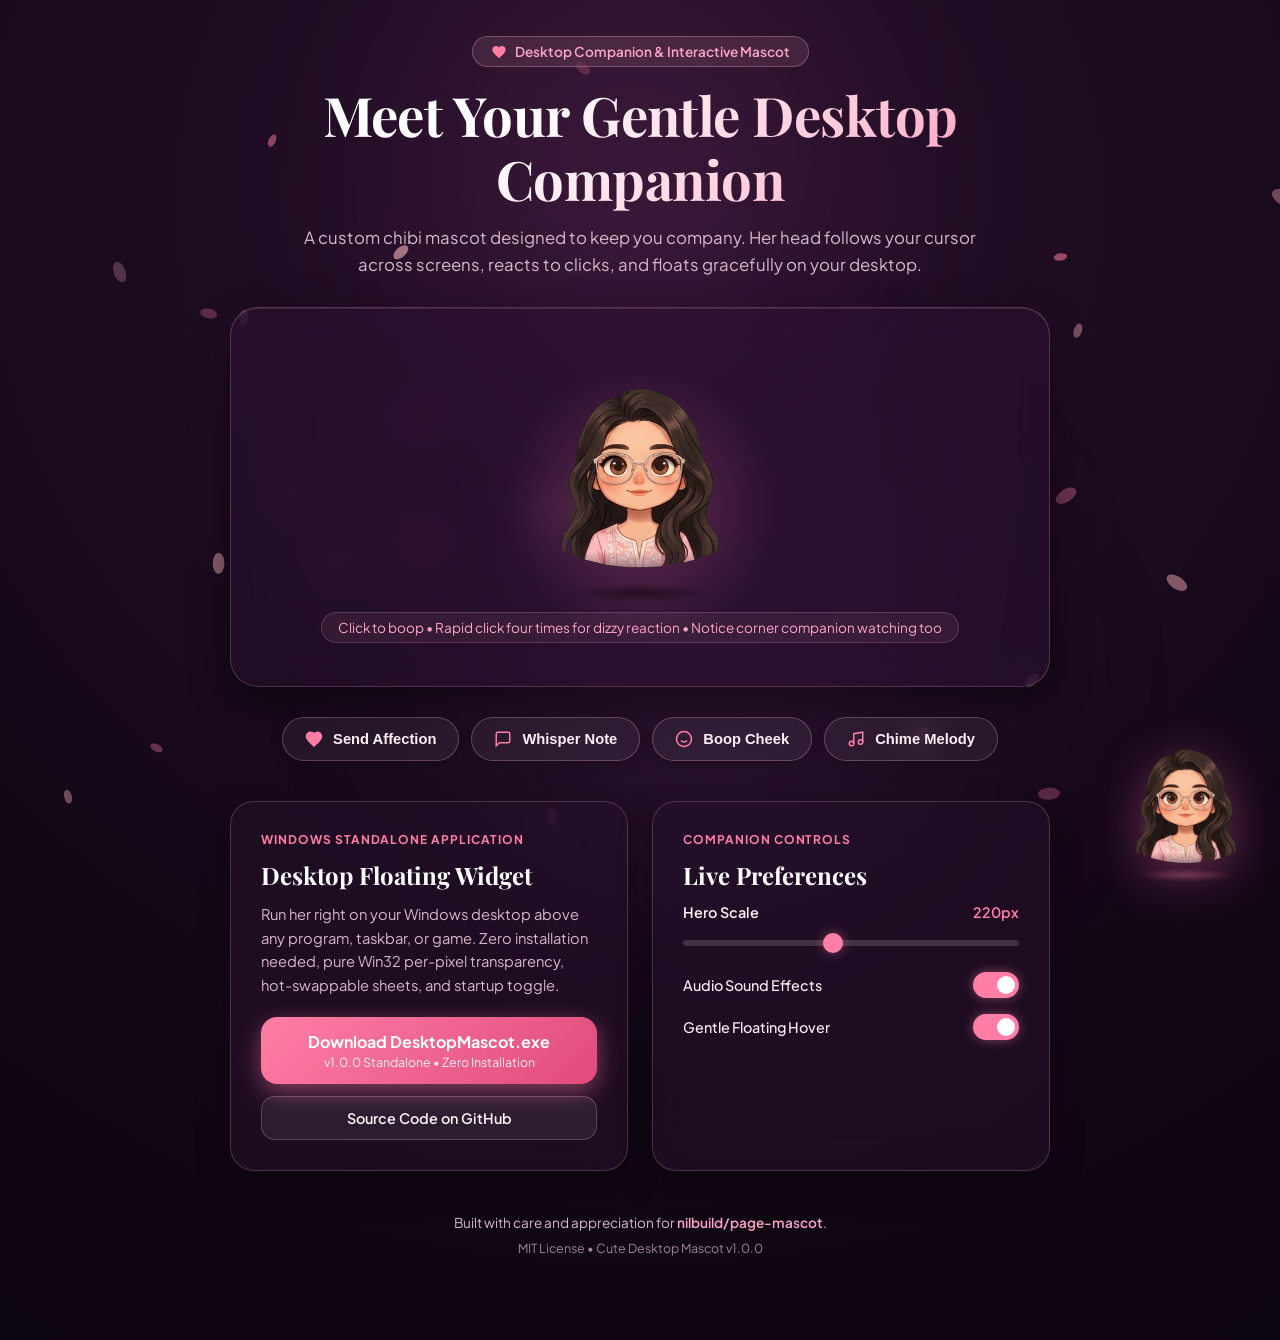
==== web/index.html @ 53548466 "feat: v1.0.0 release of Cute Desktop Mascot with hot-swappable sheets, romantic web companion, and s" ====
<!DOCTYPE html>
<html lang="en">
<head>
  <meta charset="UTF-8">
  <meta name="viewport" content="width=device-width, initial-scale=1.0, maximum-scale=1.0, user-scalable=no">
  <title>Cute Mascot — Desktop Companion & Showcase</title>
  <link rel="preconnect" href="https://fonts.googleapis.com">
  <link rel="preconnect" href="https://fonts.gstatic.com" crossorigin>
  <link href="https://fonts.googleapis.com/css2?family=Playfair+Display:ital,wght@0,500;0,600;0,700;1,400&family=Plus+Jakarta+Sans:wght@400;500;600;700&display=swap" rel="stylesheet">
  <link rel="stylesheet" href="style.css">
  <link rel="icon" type="image/png" href="../assets/icon.png">
</head>
<body>
  <!-- Ambient Romantic Background with Falling Petals -->
  <canvas id="petalsCanvas"></canvas>
  <div class="ambient-glow glow-top"></div>
  <div class="ambient-glow glow-bottom"></div>

  <!-- FIXED ALWAYS-ON-TOP CORNER MASCOT (Stays pinned at bottom-right over all content) -->
  <div id="cornerMascot" class="corner-mascot" role="button" aria-label="Boop the corner desktop companion">
    <div id="cornerWhisper" class="corner-whisper">
      <span id="cornerWhisperText">I am right here with you.</span>
      <div class="whisper-tail"></div>
    </div>
    <div id="cornerSquash" class="corner-squash">
      <div id="cornerDirLayer" class="mascot-sprite" style="background-image: url('../assets/mascot-directions.png');"></div>
      <div id="cornerReactLayer" class="mascot-sprite" style="background-image: url('../assets/mascot-reactions.png'); opacity: 0;"></div>
    </div>
    <div class="corner-halo"></div>
  </div>

  <!-- Main Showcase Container -->
  <main class="page-wrap">
    <!-- Header -->
    <header class="romantic-header">
      <div class="romance-badge">
        <svg class="badge-icon" viewBox="0 0 24 24" width="16" height="16" fill="currentColor">
          <path d="M12 21.35l-1.45-1.32C5.4 15.36 2 12.28 2 8.5 2 5.42 4.42 3 7.5 3c1.74 0 3.41.81 4.5 2.09C13.09 3.81 14.76 3 16.5 3 19.58 3 22 5.42 22 8.5c0 3.78-3.4 6.86-8.55 11.54L12 21.35z"/>
        </svg>
        <span>Desktop Companion &amp; Interactive Mascot</span>
      </div>
      <h1 class="romance-title">Meet Your Gentle Desktop Companion</h1>
      <p class="romance-subtitle">
        A custom chibi mascot designed to keep you company. 
        Her head follows your cursor across screens, reacts to clicks, and floats gracefully on your desktop.
      </p>
    </header>

    <!-- Top Showcase Stage Area -->
    <section class="companion-stage-area" id="stageBoundary">
      <div class="floating-halo"></div>
      
      <!-- Interactive Hero Mascot -->
      <div id="floatingMascot" class="hero-mascot" role="button" aria-label="Click to boop hero mascot">
        <div id="whisperBubble" class="whisper-bubble">
          <span id="whisperText">Click or tap to boop</span>
          <div class="bubble-arrow"></div>
        </div>

        <div id="mascotSquash" class="mascot-squash">
          <div id="directionsLayer" class="mascot-layer" style="background-image: url('../assets/mascot-directions.png');"></div>
          <div id="reactionsLayer" class="mascot-layer" style="background-image: url('../assets/mascot-reactions.png'); opacity: 0;"></div>
        </div>
        <div class="mascot-shadow"></div>
      </div>

      <div class="stage-instructions">
        <span>Click to boop &bull; Rapid click four times for dizzy reaction &bull; Notice corner companion watching too</span>
      </div>
    </section>

    <!-- Action Bar (Clean SVGs, Zero Emojis) -->
    <section class="actions-dock">
      <button type="button" class="romantic-btn" id="btnRose">
        <svg class="btn-svg" viewBox="0 0 24 24" width="18" height="18" fill="none" stroke="currentColor" stroke-width="2">
          <path d="M12 21.35l-1.45-1.32C5.4 15.36 2 12.28 2 8.5 2 5.42 4.42 3 7.5 3c1.74 0 3.41.81 4.5 2.09C13.09 3.81 14.76 3 16.5 3 19.58 3 22 5.42 22 8.5c0 3.78-3.4 6.86-8.55 11.54L12 21.35z" fill="currentColor"/>
        </svg>
        <span>Send Affection</span>
      </button>

      <button type="button" class="romantic-btn" id="btnWhisper">
        <svg class="btn-svg" viewBox="0 0 24 24" width="18" height="18" fill="none" stroke="currentColor" stroke-width="2">
          <path d="M21 15a2 2 0 0 1-2 2H7l-4 4V5a2 2 0 0 1 2-2h14a2 2 0 0 1 2 2z"/>
        </svg>
        <span>Whisper Note</span>
      </button>

      <button type="button" class="romantic-btn" id="btnBoop">
        <svg class="btn-svg" viewBox="0 0 24 24" width="18" height="18" fill="none" stroke="currentColor" stroke-width="2">
          <circle cx="12" cy="12" r="10"/>
          <path d="M8 14s1.5 2 4 2 4-2 4-2"/>
          <line x1="9" y1="9" x2="9.01" y2="9"/>
          <line x1="15" y1="9" x2="15.01" y2="9"/>
        </svg>
        <span>Boop Cheek</span>
      </button>

      <button type="button" class="romantic-btn" id="btnMelody">
        <svg class="btn-svg" viewBox="0 0 24 24" width="18" height="18" fill="none" stroke="currentColor" stroke-width="2">
          <path d="M9 18V5l12-2v13"/>
          <circle cx="6" cy="18" r="3"/>
          <circle cx="18" cy="16" r="3"/>
        </svg>
        <span>Chime Melody</span>
      </button>
    </section>

    <!-- Info & Download Grid -->
    <section class="info-grid">
      <!-- Windows Standalone App Card -->
      <div class="glass-card download-card">
        <div class="card-badge">Windows Standalone Application</div>
        <h2>Desktop Floating Widget</h2>
        <p>
          Run her right on your Windows desktop above any program, taskbar, or game. 
          Zero installation needed, pure Win32 per-pixel transparency, hot-swappable sheets, and startup toggle.
        </p>
        <div class="cta-row">
          <a href="https://github.com/r2dapps/cute-mascot/releases/tag/v1.0.0" target="_blank" class="download-btn">
            <span>Download DesktopMascot.exe</span>
            <small>v1.0.0 Standalone &bull; Zero Installation</small>
          </a>
          <a href="https://github.com/r2dapps/cute-mascot" target="_blank" class="secondary-btn">
            <span>Source Code on GitHub</span>
          </a>
        </div>
      </div>

      <!-- Settings & Customization Card -->
      <div class="glass-card settings-card">
        <div class="card-badge">Companion Controls</div>
        <h2>Live Preferences</h2>
        
        <div class="slider-box">
          <div class="slider-header">
            <span>Hero Scale</span>
            <span id="sizeDisplay" class="size-val">220px</span>
          </div>
          <input type="range" id="sizeRange" min="140" max="320" value="220" class="romantic-slider">
        </div>

        <div class="toggle-group">
          <div class="toggle-item">
            <span>Audio Sound Effects</span>
            <label class="switch">
              <input type="checkbox" id="soundSwitch" checked>
              <span class="slider round"></span>
            </label>
          </div>
          <div class="toggle-item">
            <span>Gentle Floating Hover</span>
            <label class="switch">
              <input type="checkbox" id="floatSwitch" checked>
              <span class="slider round"></span>
            </label>
          </div>
        </div>
      </div>
    </section>

    <!-- Footer -->
    <footer class="romantic-footer">
      <p>
        Built with care and appreciation for <a href="https://github.com/nilbuild/page-mascot" target="_blank">nilbuild/page-mascot</a>.
      </p>
      <p class="copyright">MIT License &bull; Cute Desktop Mascot v1.0.0</p>
    </footer>
  </main>

  <script src="mascot.js"></script>
</body>
</html>
---- web/style.css ----
/* 🎀 Romantic Themed Mascot Demo Styling (Zero Emojis, Luxury Aesthetic) */
:root {
  --bg-dark: #120816;
  --bg-gradient: radial-gradient(circle at 50% 15%, #2a112f 0%, #150818 60%, #0c040e 100%);
  --rose-primary: #ff7ea6;
  --rose-glow: rgba(255, 126, 166, 0.45);
  --blush-accent: #fca5c5;
  --gold-warm: #ffd6a5;
  --card-bg: rgba(36, 16, 42, 0.65);
  --card-border: rgba(255, 182, 193, 0.22);
  --text-main: #fff0f5;
  --text-muted: #d9b8cb;
  --font-serif: 'Playfair Display', Georgia, serif;
  --font-sans: 'Plus Jakarta Sans', system-ui, -apple-system, sans-serif;
}

* {
  margin: 0;
  padding: 0;
  box-sizing: border-box;
  -webkit-tap-highlight-color: transparent;
}

body {
  background: var(--bg-dark);
  background-image: var(--bg-gradient);
  color: var(--text-main);
  font-family: var(--font-sans);
  min-height: 100vh;
  overflow-x: hidden;
  position: relative;
}

/* Background Falling Leaves / Petals Canvas */
#petalsCanvas {
  position: fixed;
  top: 0;
  left: 0;
  width: 100vw;
  height: 100vh;
  pointer-events: none;
  z-index: 1;
}

/* Ambient Dreamy Glows */
.ambient-glow {
  position: fixed;
  border-radius: 50%;
  filter: blur(120px);
  pointer-events: none;
  z-index: 0;
}
.glow-top {
  top: -10%;
  left: 30%;
  width: 500px;
  height: 500px;
  background: radial-gradient(circle, rgba(255, 105, 180, 0.18), transparent 70%);
}
.glow-bottom {
  bottom: -10%;
  right: 20%;
  width: 600px;
  height: 600px;
  background: radial-gradient(circle, rgba(186, 85, 211, 0.15), transparent 70%);
}

/* =========================================================
   FIXED ALWAYS-ON-TOP CORNER COMPANION (Pin to bottom-right)
   ========================================================= */
.corner-mascot {
  position: fixed;
  bottom: 24px;
  right: 24px;
  width: 140px;
  height: 140px;
  z-index: 99999;
  cursor: pointer;
  user-select: none;
  -webkit-user-select: none;
  filter: drop-shadow(0 10px 24px rgba(255, 105, 180, 0.38));
  animation: cornerLevitate 3.8s ease-in-out infinite;
  transition: transform 0.2s cubic-bezier(0.175, 0.885, 0.32, 1.275);
}

.corner-mascot:hover {
  transform: scale(1.08);
}

.corner-mascot:active {
  transform: scale(0.95);
}

@keyframes cornerLevitate {
  0%, 100% { transform: translateY(0px); }
  50% { transform: translateY(-10px); }
}

.corner-squash {
  position: relative;
  width: 100%;
  height: 100%;
  transform-origin: bottom center;
  transition: transform 0.08s cubic-bezier(0.175, 0.885, 0.32, 1.275);
}

.mascot-sprite {
  position: absolute;
  inset: 0;
  background-repeat: no-repeat;
  background-size: 300% 300%;
  background-position: 50% 50%;
  pointer-events: none;
  transition: opacity 0.15s ease;
}

.corner-halo {
  position: absolute;
  bottom: -6px;
  left: 15%;
  width: 70%;
  height: 14px;
  background: radial-gradient(ellipse, rgba(255, 126, 166, 0.3) 0%, transparent 70%);
  border-radius: 50%;
  pointer-events: none;
}

.corner-whisper {
  position: absolute;
  bottom: calc(100% + 10px);
  right: 0;
  background: rgba(255, 240, 245, 0.95);
  color: #2b112d;
  font-family: var(--font-serif);
  font-size: 0.82rem;
  font-weight: 600;
  padding: 8px 14px;
  border-radius: 14px;
  box-shadow: 0 6px 20px rgba(0, 0, 0, 0.35);
  white-space: nowrap;
  pointer-events: none;
  opacity: 0;
  transform: translateY(6px);
  transition: all 0.25s cubic-bezier(0.175, 0.885, 0.32, 1.275);
  z-index: 100000;
}

.corner-whisper.visible {
  opacity: 1;
  transform: translateY(0);
}

.whisper-tail {
  position: absolute;
  top: 100%;
  right: 24px;
  width: 0;
  height: 0;
  border-left: 6px solid transparent;
  border-right: 6px solid transparent;
  border-top: 6px solid rgba(255, 240, 245, 0.95);
}

/* =========================================================
   PAGE CONTAINER & TOP STAGE
   ========================================================= */
.page-wrap {
  position: relative;
  z-index: 2;
  max-width: 1080px;
  margin: 0 auto;
  padding: 36px 20px 80px;
  display: flex;
  flex-direction: column;
  align-items: center;
}

.romantic-header {
  text-align: center;
  max-width: 720px;
  margin-bottom: 28px;
}

.romance-badge {
  display: inline-flex;
  align-items: center;
  gap: 8px;
  background: rgba(255, 182, 193, 0.12);
  border: 1px solid rgba(255, 182, 193, 0.3);
  padding: 6px 18px;
  border-radius: 999px;
  font-size: 0.85rem;
  font-weight: 600;
  color: var(--blush-accent);
  margin-bottom: 16px;
  backdrop-filter: blur(10px);
}

.badge-icon {
  color: var(--rose-primary);
}

.romance-title {
  font-family: var(--font-serif);
  font-size: clamp(2.2rem, 5vw, 3.4rem);
  font-weight: 700;
  letter-spacing: -0.01em;
  line-height: 1.18;
  margin-bottom: 14px;
  background: linear-gradient(135deg, #ffffff 30%, #ffc5d8 75%, #ff8db3 100%);
  -webkit-background-clip: text;
  -webkit-text-fill-color: transparent;
}

.romance-subtitle {
  color: var(--text-muted);
  font-size: 1.05rem;
  line-height: 1.6;
}

/* Top Hero Stage */
.companion-stage-area {
  position: relative;
  width: 100%;
  max-width: 820px;
  min-height: 380px;
  background: rgba(45, 18, 52, 0.45);
  border: 1px solid var(--card-border);
  border-radius: 28px;
  backdrop-filter: blur(20px);
  box-shadow: 0 16px 40px rgba(0, 0, 0, 0.45), inset 0 1px 0 rgba(255, 255, 255, 0.1);
  display: flex;
  flex-direction: column;
  align-items: center;
  justify-content: center;
  padding: 40px 20px 24px;
  margin-bottom: 30px;
}

.floating-halo {
  position: absolute;
  width: 280px;
  height: 280px;
  border-radius: 50%;
  background: radial-gradient(circle, rgba(255, 126, 166, 0.28) 0%, rgba(255, 105, 180, 0.08) 50%, transparent 70%);
  pointer-events: none;
  animation: haloPulse 4s ease-in-out infinite;
}

@keyframes haloPulse {
  0%, 100% { transform: scale(0.92); opacity: 0.7; }
  50% { transform: scale(1.12); opacity: 1; }
}

.hero-mascot {
  position: relative;
  width: 220px;
  height: 220px;
  cursor: pointer;
  user-select: none;
  -webkit-user-select: none;
  z-index: 10;
  animation: romanticHover 3.6s ease-in-out infinite;
}

@keyframes romanticHover {
  0%, 100% { transform: translateY(0px); }
  50% { transform: translateY(-16px); }
}

.mascot-squash {
  position: relative;
  width: 100%;
  height: 100%;
  transform-origin: bottom center;
  transition: transform 0.08s cubic-bezier(0.175, 0.885, 0.32, 1.275);
}

.mascot-layer {
  position: absolute;
  inset: 0;
  background-repeat: no-repeat;
  background-size: 300% 300%;
  background-position: 50% 50%;
  pointer-events: none;
  transition: opacity 0.15s ease;
}

.mascot-shadow {
  position: absolute;
  bottom: -14px;
  left: 15%;
  width: 70%;
  height: 18px;
  background: radial-gradient(ellipse, rgba(0, 0, 0, 0.45) 0%, transparent 70%);
  border-radius: 50%;
  pointer-events: none;
  z-index: -1;
}

.whisper-bubble {
  position: absolute;
  bottom: calc(100% + 14px);
  left: 50%;
  transform: translateX(-50%) scale(1);
  background: rgba(255, 240, 245, 0.95);
  color: #2b112d;
  font-family: var(--font-serif);
  font-size: 0.95rem;
  font-weight: 500;
  padding: 10px 18px;
  border-radius: 20px;
  box-shadow: 0 8px 24px rgba(255, 105, 180, 0.35);
  white-space: nowrap;
  pointer-events: none;
  opacity: 0;
  transition: opacity 0.3s ease, transform 0.3s cubic-bezier(0.175, 0.885, 0.32, 1.275);
  z-index: 20;
}

.whisper-bubble.visible {
  opacity: 1;
  transform: translateX(-50%) scale(1);
}

.bubble-arrow {
  position: absolute;
  top: 100%;
  left: 50%;
  transform: translateX(-50%);
  width: 0;
  height: 0;
  border-left: 8px solid transparent;
  border-right: 8px solid transparent;
  border-top: 8px solid rgba(255, 240, 245, 0.95);
}

.stage-instructions {
  margin-top: 24px;
  font-size: 0.85rem;
  color: var(--blush-accent);
  background: rgba(255, 182, 193, 0.08);
  padding: 6px 16px;
  border-radius: 999px;
  border: 1px solid rgba(255, 182, 193, 0.18);
  text-align: center;
}

/* Actions Dock */
.actions-dock {
  display: flex;
  flex-wrap: wrap;
  gap: 12px;
  justify-content: center;
  margin-bottom: 40px;
  width: 100%;
  max-width: 820px;
}

.romantic-btn {
  display: inline-flex;
  align-items: center;
  gap: 10px;
  background: rgba(255, 255, 255, 0.06);
  border: 1px solid rgba(255, 182, 193, 0.28);
  color: var(--text-main);
  padding: 12px 22px;
  border-radius: 999px;
  font-size: 0.92rem;
  font-weight: 600;
  cursor: pointer;
  backdrop-filter: blur(12px);
  transition: all 0.22s ease;
  box-shadow: 0 4px 14px rgba(0, 0, 0, 0.2);
}

.romantic-btn:hover {
  background: rgba(255, 126, 166, 0.22);
  border-color: var(--rose-primary);
  transform: translateY(-2px);
  box-shadow: 0 8px 20px var(--rose-glow);
}

.romantic-btn:active {
  transform: translateY(1px) scale(0.97);
}

.btn-svg {
  color: var(--rose-primary);
}

/* Info Grid */
.info-grid {
  display: grid;
  grid-template-columns: repeat(auto-fit, minmax(320px, 1fr));
  gap: 24px;
  width: 100%;
  max-width: 820px;
  margin-bottom: 40px;
}

.glass-card {
  background: var(--card-bg);
  border: 1px solid var(--card-border);
  border-radius: 24px;
  padding: 30px;
  backdrop-filter: blur(20px);
  box-shadow: 0 12px 32px rgba(0, 0, 0, 0.35);
  display: flex;
  flex-direction: column;
}

.card-badge {
  display: inline-block;
  font-size: 0.75rem;
  font-weight: 700;
  text-transform: uppercase;
  letter-spacing: 0.08em;
  color: var(--rose-primary);
  margin-bottom: 12px;
}

.glass-card h2 {
  font-family: var(--font-serif);
  font-size: 1.5rem;
  margin-bottom: 12px;
  color: #ffffff;
}

.glass-card p {
  color: var(--text-muted);
  font-size: 0.92rem;
  line-height: 1.6;
  margin-bottom: 20px;
}

.cta-row {
  display: flex;
  flex-direction: column;
  gap: 12px;
  margin-top: auto;
}

.download-btn {
  display: flex;
  flex-direction: column;
  align-items: center;
  justify-content: center;
  background: linear-gradient(135deg, #ff7ea6 0%, #e04b7b 100%);
  color: #ffffff;
  text-decoration: none;
  padding: 14px 24px;
  border-radius: 16px;
  font-weight: 700;
  font-size: 1rem;
  box-shadow: 0 8px 24px var(--rose-glow);
  transition: all 0.22s ease;
  text-align: center;
}

.download-btn small {
  font-weight: 400;
  font-size: 0.78rem;
  opacity: 0.9;
  margin-top: 2px;
}

.download-btn:hover {
  transform: translateY(-2px);
  box-shadow: 0 12px 30px rgba(255, 105, 180, 0.6);
}

.secondary-btn {
  display: flex;
  align-items: center;
  justify-content: center;
  background: rgba(255, 255, 255, 0.07);
  border: 1px solid rgba(255, 182, 193, 0.25);
  color: var(--text-main);
  text-decoration: none;
  padding: 12px 20px;
  border-radius: 14px;
  font-weight: 600;
  font-size: 0.9rem;
  transition: all 0.2s ease;
}

.secondary-btn:hover {
  background: rgba(255, 255, 255, 0.12);
  border-color: var(--rose-primary);
}

/* Settings Controls */
.slider-box {
  margin-bottom: 22px;
}

.slider-header {
  display: flex;
  justify-content: space-between;
  font-size: 0.9rem;
  font-weight: 600;
  margin-bottom: 8px;
}

.size-val {
  color: var(--rose-primary);
}

.romantic-slider {
  width: 100%;
  height: 6px;
  background: rgba(255, 255, 255, 0.15);
  border-radius: 6px;
  outline: none;
  -webkit-appearance: none;
}

.romantic-slider::-webkit-slider-thumb {
  -webkit-appearance: none;
  width: 20px;
  height: 20px;
  border-radius: 50%;
  background: var(--rose-primary);
  box-shadow: 0 0 12px var(--rose-glow);
  cursor: pointer;
}

.toggle-group {
  display: flex;
  flex-direction: column;
  gap: 16px;
}

.toggle-item {
  display: flex;
  justify-content: space-between;
  align-items: center;
  font-size: 0.9rem;
  font-weight: 500;
}

.switch {
  position: relative;
  display: inline-block;
  width: 46px;
  height: 26px;
}

.switch input {
  opacity: 0;
  width: 0;
  height: 0;
}

.slider {
  position: absolute;
  cursor: pointer;
  inset: 0;
  background-color: rgba(255, 255, 255, 0.15);
  transition: .3s;
}

.slider.round {
  border-radius: 34px;
}

.slider.round:before {
  position: absolute;
  content: "";
  height: 18px;
  width: 18px;
  left: 4px;
  bottom: 4px;
  background-color: white;
  transition: .3s;
  border-radius: 50%;
}

input:checked + .slider {
  background-color: var(--rose-primary);
  box-shadow: 0 0 12px var(--rose-glow);
}

input:checked + .slider:before {
  transform: translateX(20px);
}

/* =========================================================
   VECTOR HEART BURSTS & MOUSE TRAILS (Clean SVG hearts)
   ========================================================= */
.screen-heart-particle {
  position: fixed;
  pointer-events: none;
  z-index: 99998;
  width: 22px;
  height: 22px;
  animation: heartParticlePop 1.2s cubic-bezier(0.165, 0.84, 0.44, 1) forwards;
}

.cursor-trail-heart {
  position: fixed;
  pointer-events: none;
  z-index: 99997;
  width: 14px;
  height: 14px;
  animation: trailFade 0.8s ease-out forwards;
}

@keyframes heartParticlePop {
  0% {
    opacity: 1;
    transform: translate(0, 0) scale(0.4) rotate(0deg);
  }
  60% {
    opacity: 0.9;
    transform: translate(var(--dx, 20px), var(--dy, -60px)) scale(1.15) rotate(var(--rot, 15deg));
  }
  100% {
    opacity: 0;
    transform: translate(calc(var(--dx, 20px) * 1.35), calc(var(--dy, -60px) - 30px)) scale(0.7) rotate(var(--rot, -15deg));
  }
}

@keyframes trailFade {
  0% {
    opacity: 0.75;
    transform: translate(-50%, -50%) scale(1);
  }
  100% {
    opacity: 0;
    transform: translate(-50%, -80%) scale(0.25);
  }
}

/* Footer */
.romantic-footer {
  text-align: center;
  color: var(--text-muted);
  font-size: 0.85rem;
  line-height: 1.7;
}

.romantic-footer a {
  color: var(--blush-accent);
  text-decoration: none;
  font-weight: 600;
}

.romantic-footer a:hover {
  text-decoration: underline;
}

.copyright {
  opacity: 0.7;
  font-size: 0.78rem;
  margin-top: 4px;
}

/* Mobile Responsive */
@media (max-width: 640px) {
  .romance-title {
    font-size: 2rem;
  }
  .companion-stage-area {
    min-height: 320px;
    padding: 24px 12px;
  }
  .hero-mascot {
    width: 180px;
    height: 180px;
  }
  .corner-mascot {
    width: 100px;
    height: 100px;
    bottom: 16px;
    right: 16px;
  }
  .corner-whisper {
    font-size: 0.75rem;
    padding: 6px 10px;
  }
  .actions-dock {
    gap: 8px;
  }
  .romantic-btn {
    padding: 10px 16px;
    font-size: 0.85rem;
  }
}
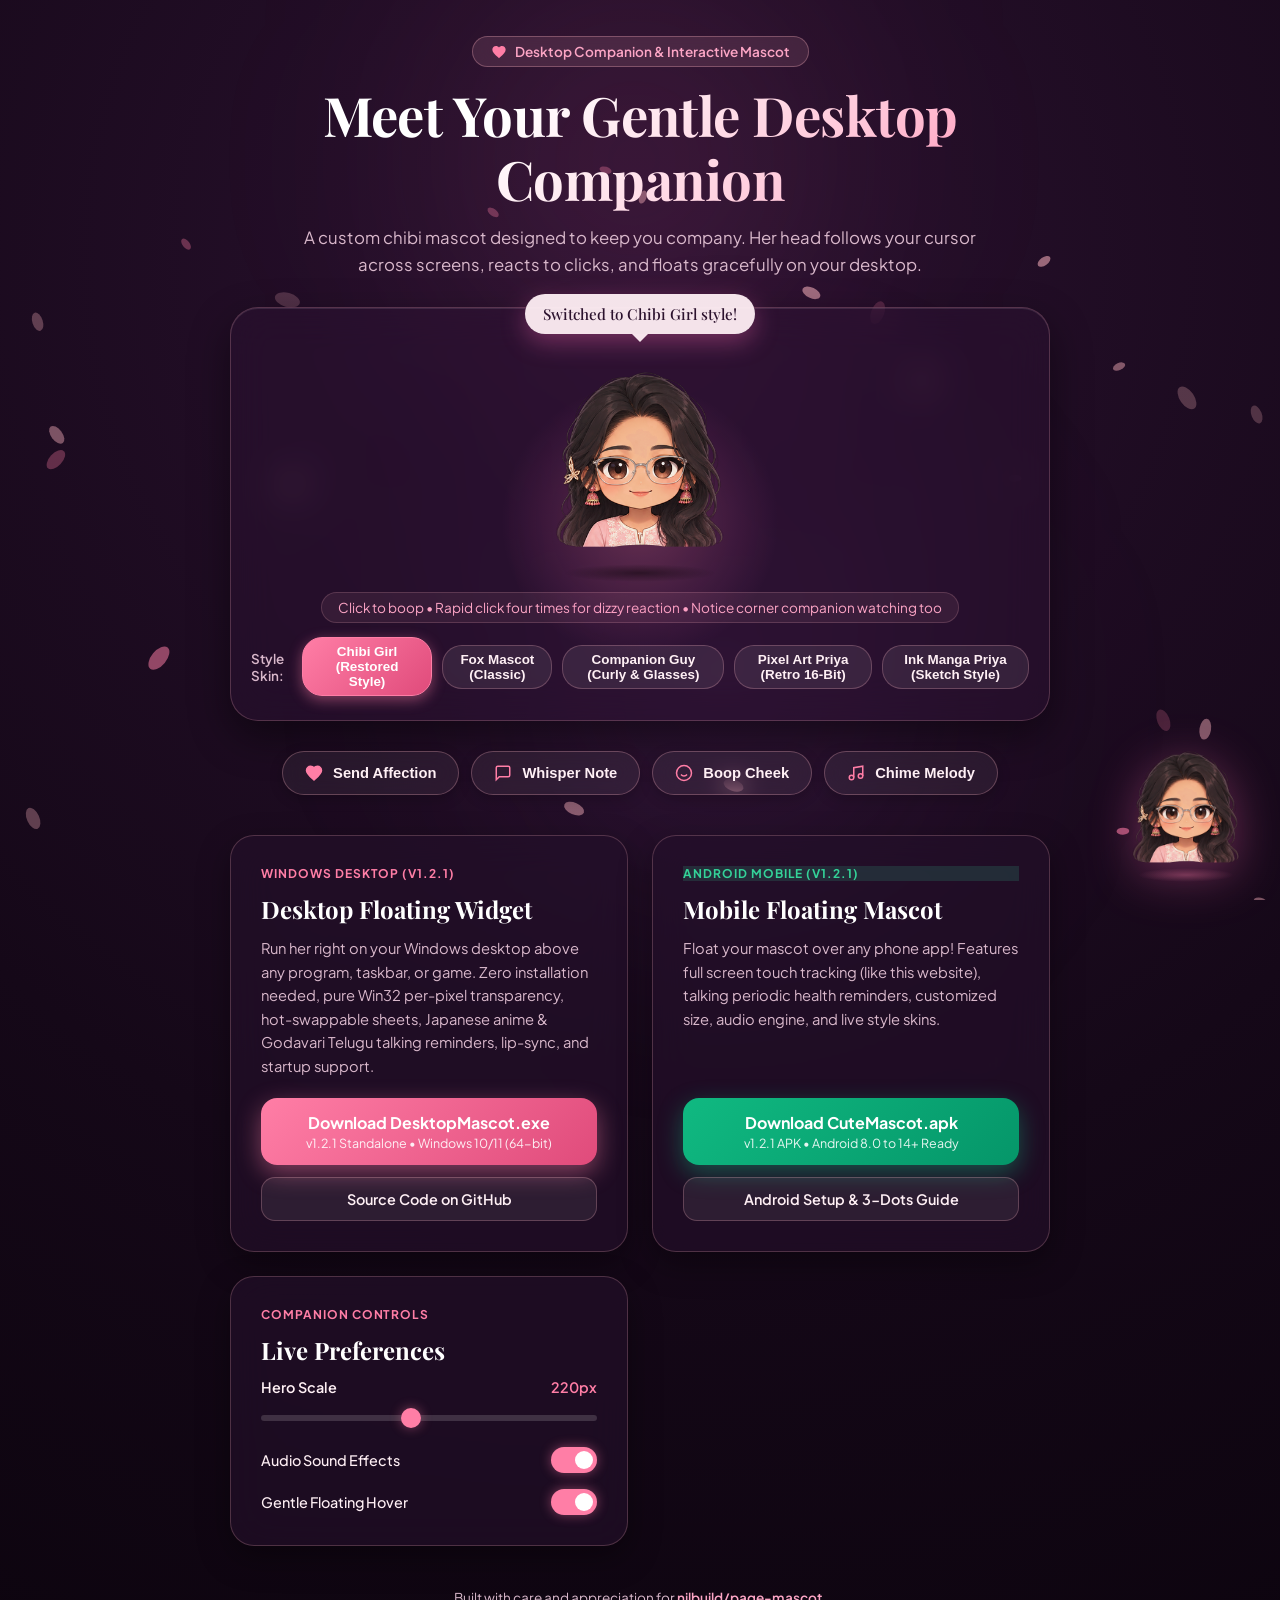
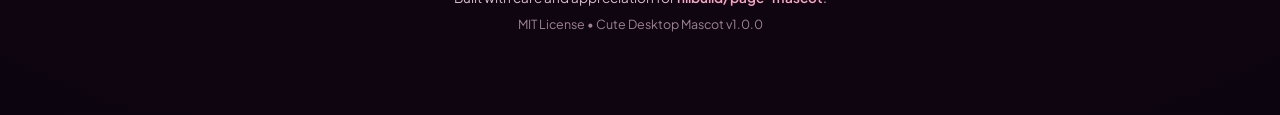
==== commit 8603844d: "v1.3.0: Android UI overhaul with size slider, SoundManager, full-screen touch tracking, Companion Gu" ====
--- a/web/index.html
+++ b/web/index.html
@@ -67,6 +67,16 @@
       <div class="stage-instructions">
         <span>Click to boop &bull; Rapid click four times for dizzy reaction &bull; Notice corner companion watching too</span>
       </div>
+
+      <!-- Live Style Skin Switcher -->
+      <div class="skin-switcher-bar">
+        <span class="skin-label">Style Skin:</span>
+        <button type="button" class="skin-chip active" id="skinChibiBtn" data-skin="chibi">Chibi Girl (Restored Style)</button>
+        <button type="button" class="skin-chip" id="skinMascotBtn" data-skin="mascot">Fox Mascot (Classic)</button>
+        <button type="button" class="skin-chip" id="skinGuyBtn" data-skin="guy">Companion Guy (Curly &amp; Glasses)</button>
+        <button type="button" class="skin-chip" id="skinPixelBtn" data-skin="pixel">Pixel Art Priya (Retro 16-Bit)</button>
+        <button type="button" class="skin-chip" id="skinInkBtn" data-skin="ink">Ink Manga Priya (Sketch Style)</button>
+      </div>
     </section>
 
     <!-- Action Bar (Clean SVGs, Zero Emojis) -->
@@ -109,19 +119,37 @@
     <section class="info-grid">
       <!-- Windows Standalone App Card -->
       <div class="glass-card download-card">
-        <div class="card-badge">Windows Standalone Application</div>
+        <div class="card-badge">Windows Desktop (v1.2.1)</div>
         <h2>Desktop Floating Widget</h2>
         <p>
           Run her right on your Windows desktop above any program, taskbar, or game. 
-          Zero installation needed, pure Win32 per-pixel transparency, hot-swappable sheets, and startup toggle.
+          Zero installation needed, pure Win32 per-pixel transparency, hot-swappable sheets, Japanese anime &amp; Godavari Telugu talking reminders, lip-sync, and startup support.
         </p>
         <div class="cta-row">
-          <a href="https://github.com/r2dapps/cute-mascot/releases/tag/v1.0.0" target="_blank" class="download-btn">
+          <a href="releases/DesktopMascot.exe" download class="download-btn">
             <span>Download DesktopMascot.exe</span>
-            <small>v1.0.0 Standalone &bull; Zero Installation</small>
+            <small>v1.2.1 Standalone &bull; Windows 10/11 (64-bit)</small>
           </a>
           <a href="https://github.com/r2dapps/cute-mascot" target="_blank" class="secondary-btn">
             <span>Source Code on GitHub</span>
+          </a>
+        </div>
+      </div>
+
+      <!-- Android Mobile App Card -->
+      <div class="glass-card download-card">
+        <div class="card-badge" style="background: rgba(52, 211, 153, 0.15); color: #34d399; border-color: rgba(52, 211, 153, 0.3);">Android Mobile (v1.2.1)</div>
+        <h2>Mobile Floating Mascot</h2>
+        <p>
+          Float your mascot over any phone app! Features full screen touch tracking (like this website), talking periodic health reminders, customized size, audio engine, and live style skins.
+        </p>
+        <div class="cta-row">
+          <a href="releases/CuteMascot.apk" download class="download-btn" style="background: linear-gradient(135deg, #10b981 0%, #059669 100%); box-shadow: 0 8px 24px rgba(16, 185, 129, 0.4);">
+            <span>Download CuteMascot.apk</span>
+            <small>v1.2.1 APK &bull; Android 8.0 to 14+ Ready</small>
+          </a>
+          <a href="javascript:void(0)" class="secondary-btn" id="btnToggleGuide">
+            <span>Android Setup &amp; 3-Dots Guide</span>
           </a>
         </div>
       </div>
@@ -155,6 +183,14 @@
             </label>
           </div>
         </div>
+
+        <div class="guide-box" id="installGuideBox" style="display: none; margin-top: 16px; padding: 14px; background: rgba(0,0,0,0.35); border: 1px solid rgba(255,215,0,0.25); border-radius: 12px; font-size: 0.84rem; line-height: 1.55;">
+          <strong style="color: #ffd700;">Android Sideload Instructions:</strong><br>
+          1. Tap <em>Install anyway</em> if Play Protect prompts.<br>
+          2. Open Cute Mascot &rarr; tap <em>1. Open App Info</em>.<br>
+          3. Tap 3 dots (⋮) in top-right &rarr; <em>Allow restricted settings</em>.<br>
+          4. Return &amp; tap <em>2. Enable Display Over Apps</em> &rarr; Done!
+        </div>
       </div>
     </section>
 
--- a/web/style.css
+++ b/web/style.css
@@ -688,3 +688,43 @@
     font-size: 0.85rem;
   }
 }
+
+/* Skin Switcher Bar */
+.skin-switcher-bar {
+  display: flex;
+  align-items: center;
+  justify-content: center;
+  gap: 10px;
+  margin-top: 14px;
+}
+
+.skin-label {
+  font-size: 0.84rem;
+  color: var(--text-muted);
+  font-weight: 600;
+}
+
+.skin-chip {
+  background: rgba(255, 255, 255, 0.08);
+  border: 1px solid rgba(255, 182, 193, 0.25);
+  color: var(--text-main);
+  padding: 6px 14px;
+  border-radius: 20px;
+  font-size: 0.84rem;
+  font-weight: 600;
+  cursor: pointer;
+  transition: all 0.2s ease;
+}
+
+.skin-chip:hover {
+  background: rgba(255, 255, 255, 0.16);
+  border-color: var(--rose-primary);
+}
+
+.skin-chip.active {
+  background: linear-gradient(135deg, #ff7ea6 0%, #e04b7b 100%);
+  border-color: #ff7ea6;
+  color: #ffffff;
+  box-shadow: 0 4px 14px var(--rose-glow);
+}
+
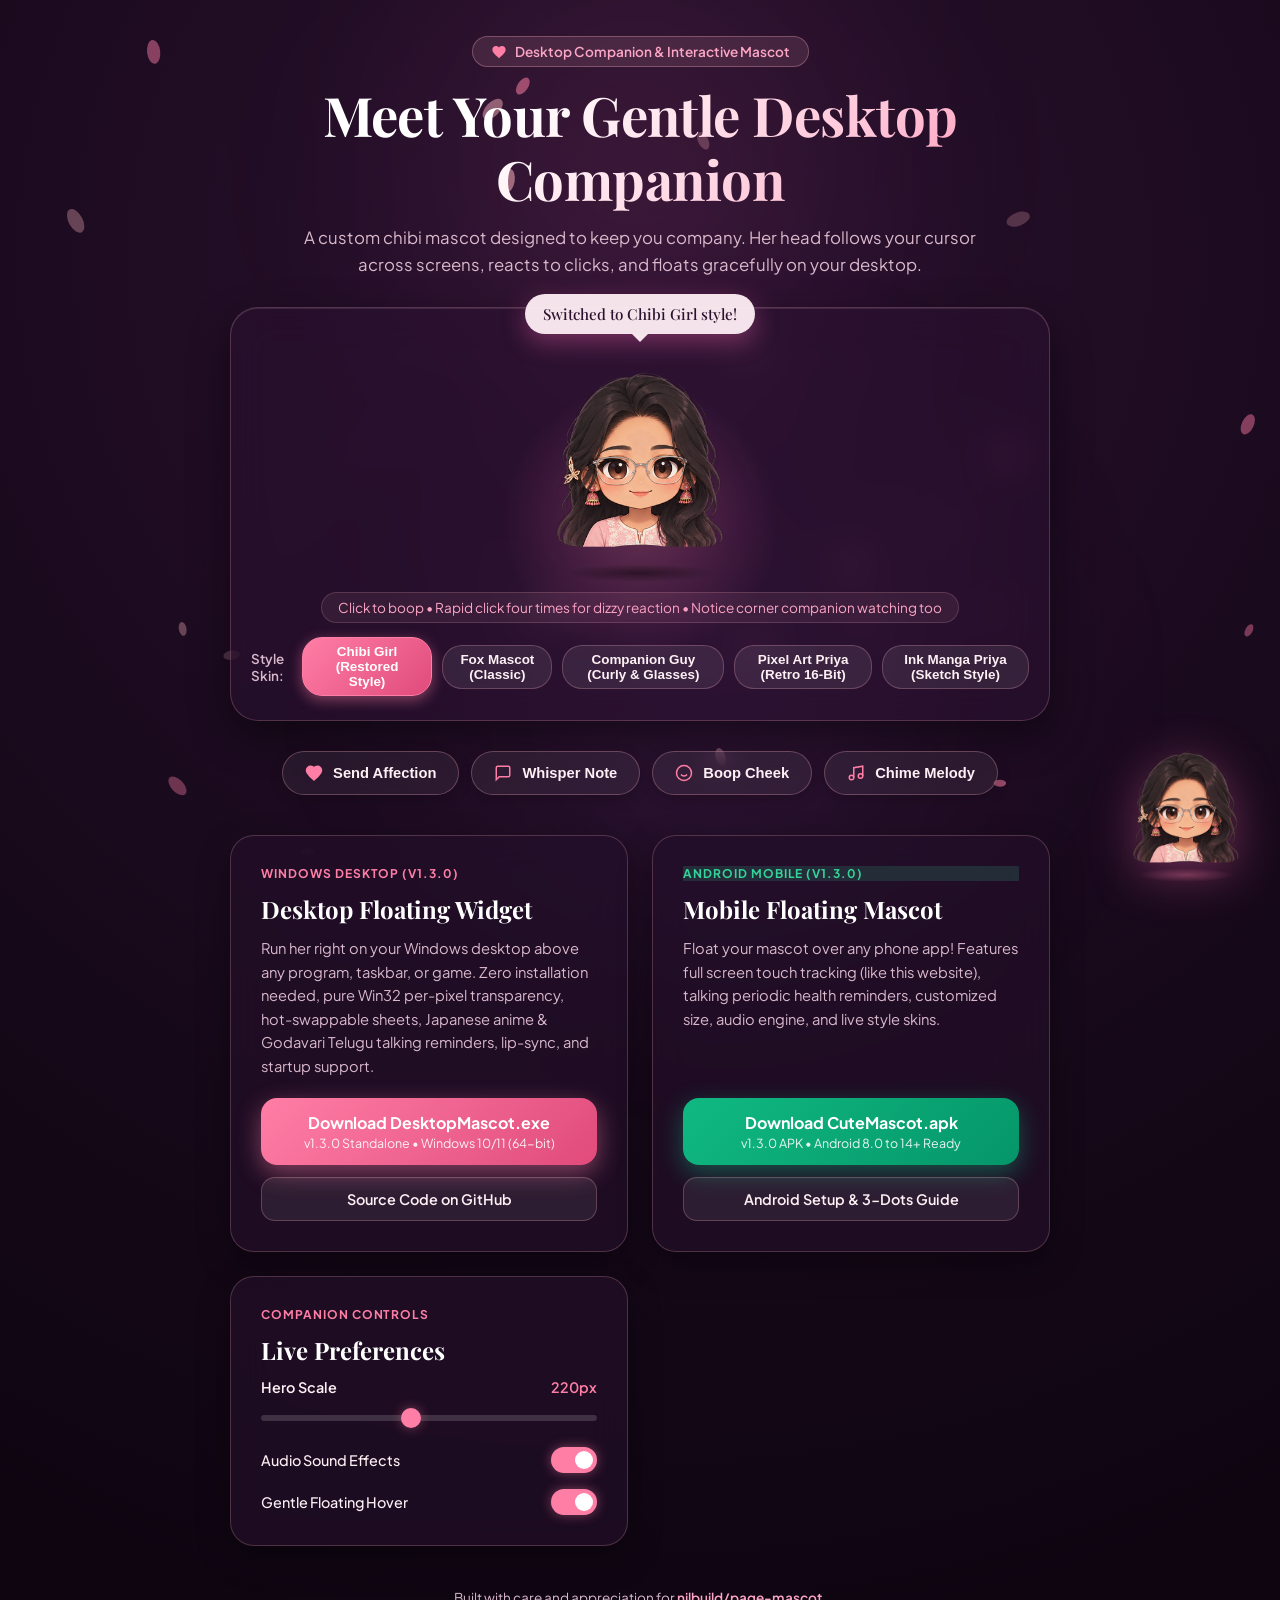
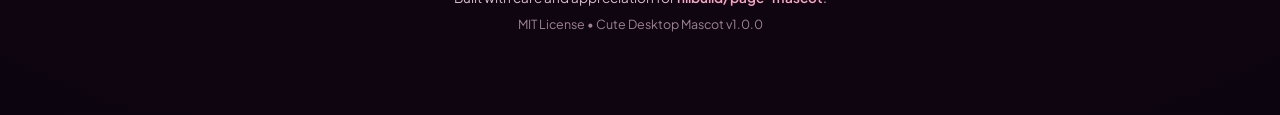
==== commit c1deb609: "docs: update website download links and README documentation for v1.3.0 release" ====
--- a/web/index.html
+++ b/web/index.html
@@ -119,16 +119,16 @@
     <section class="info-grid">
       <!-- Windows Standalone App Card -->
       <div class="glass-card download-card">
-        <div class="card-badge">Windows Desktop (v1.2.1)</div>
+        <div class="card-badge">Windows Desktop (v1.3.0)</div>
         <h2>Desktop Floating Widget</h2>
         <p>
           Run her right on your Windows desktop above any program, taskbar, or game. 
           Zero installation needed, pure Win32 per-pixel transparency, hot-swappable sheets, Japanese anime &amp; Godavari Telugu talking reminders, lip-sync, and startup support.
         </p>
         <div class="cta-row">
-          <a href="releases/DesktopMascot.exe" download class="download-btn">
+          <a href="https://github.com/r2dapps/cute-mascot/releases/download/v1.3.0/DesktopMascot.exe" download class="download-btn">
             <span>Download DesktopMascot.exe</span>
-            <small>v1.2.1 Standalone &bull; Windows 10/11 (64-bit)</small>
+            <small>v1.3.0 Standalone &bull; Windows 10/11 (64-bit)</small>
           </a>
           <a href="https://github.com/r2dapps/cute-mascot" target="_blank" class="secondary-btn">
             <span>Source Code on GitHub</span>
@@ -138,15 +138,15 @@
 
       <!-- Android Mobile App Card -->
       <div class="glass-card download-card">
-        <div class="card-badge" style="background: rgba(52, 211, 153, 0.15); color: #34d399; border-color: rgba(52, 211, 153, 0.3);">Android Mobile (v1.2.1)</div>
+        <div class="card-badge" style="background: rgba(52, 211, 153, 0.15); color: #34d399; border-color: rgba(52, 211, 153, 0.3);">Android Mobile (v1.3.0)</div>
         <h2>Mobile Floating Mascot</h2>
         <p>
           Float your mascot over any phone app! Features full screen touch tracking (like this website), talking periodic health reminders, customized size, audio engine, and live style skins.
         </p>
         <div class="cta-row">
-          <a href="releases/CuteMascot.apk" download class="download-btn" style="background: linear-gradient(135deg, #10b981 0%, #059669 100%); box-shadow: 0 8px 24px rgba(16, 185, 129, 0.4);">
+          <a href="https://github.com/r2dapps/cute-mascot/releases/download/v1.3.0/CuteMascot.apk" download class="download-btn" style="background: linear-gradient(135deg, #10b981 0%, #059669 100%); box-shadow: 0 8px 24px rgba(16, 185, 129, 0.4);">
             <span>Download CuteMascot.apk</span>
-            <small>v1.2.1 APK &bull; Android 8.0 to 14+ Ready</small>
+            <small>v1.3.0 APK &bull; Android 8.0 to 14+ Ready</small>
           </a>
           <a href="javascript:void(0)" class="secondary-btn" id="btnToggleGuide">
             <span>Android Setup &amp; 3-Dots Guide</span>
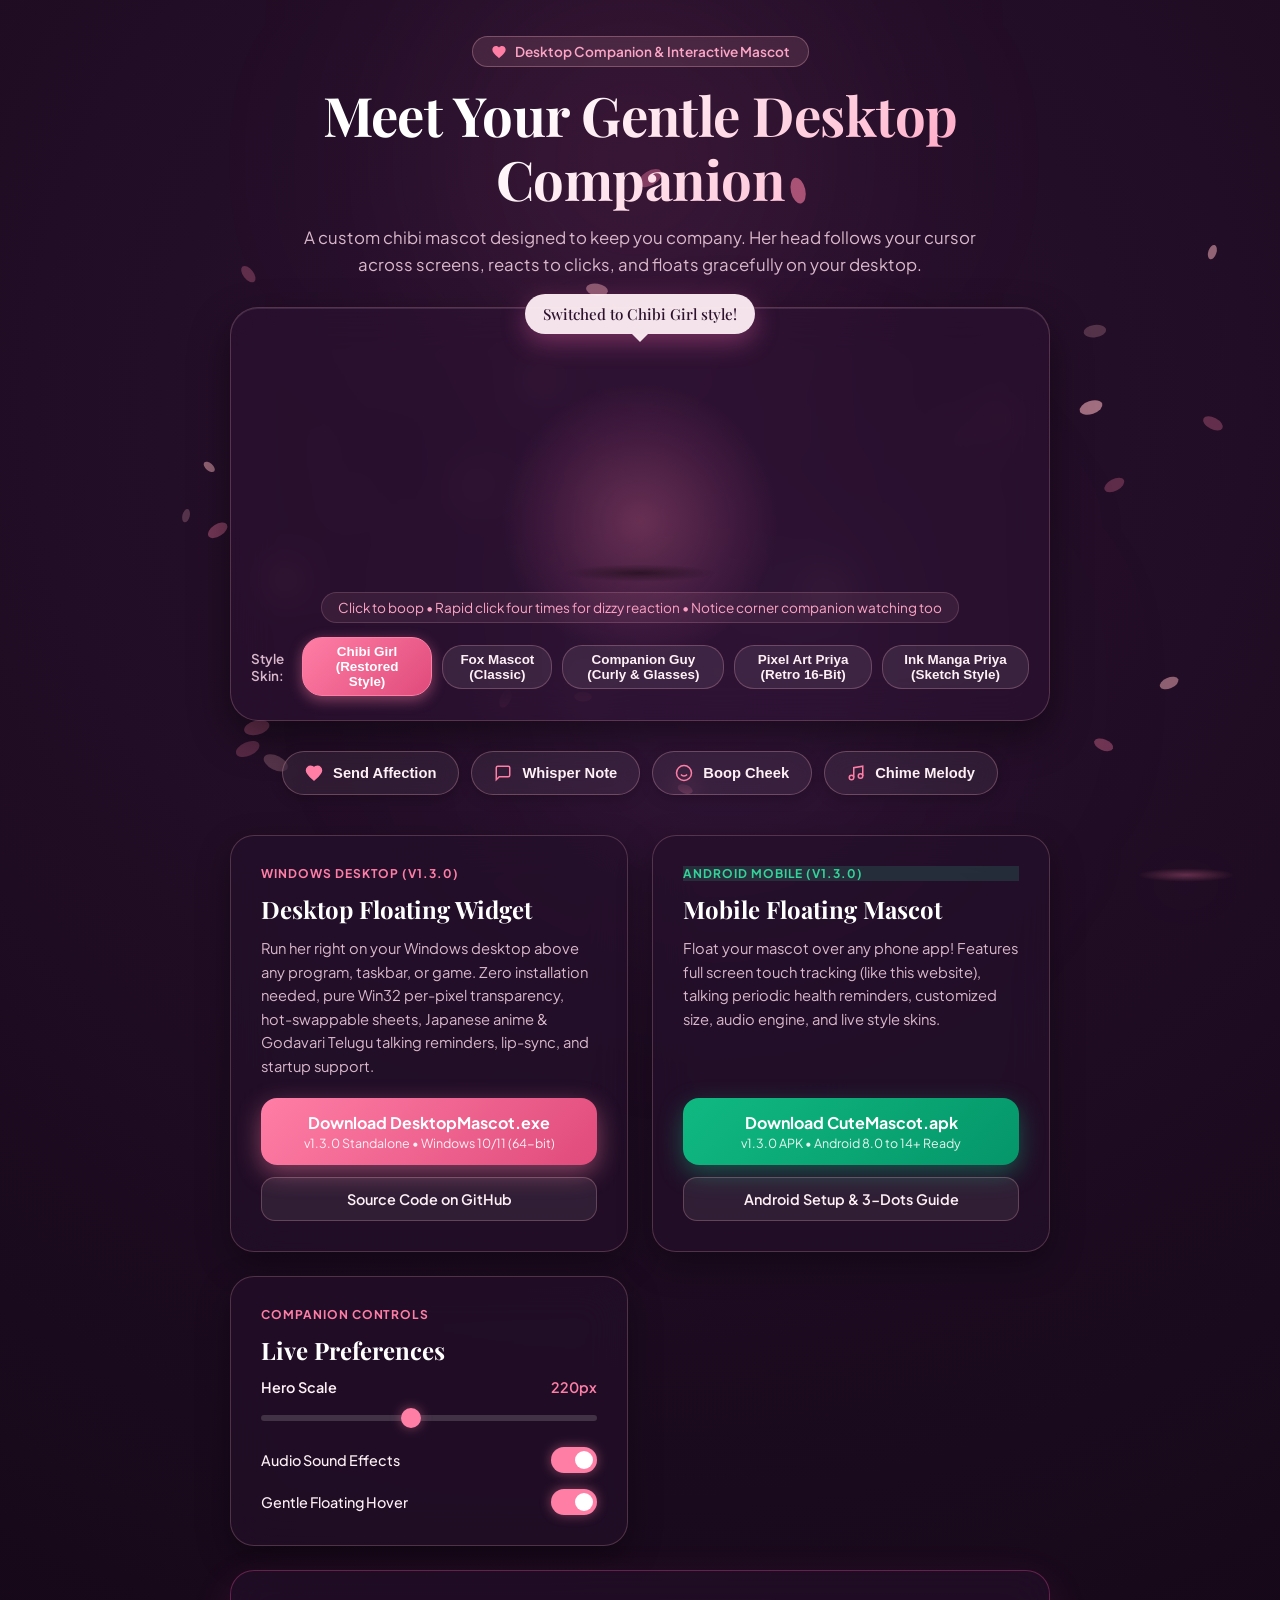
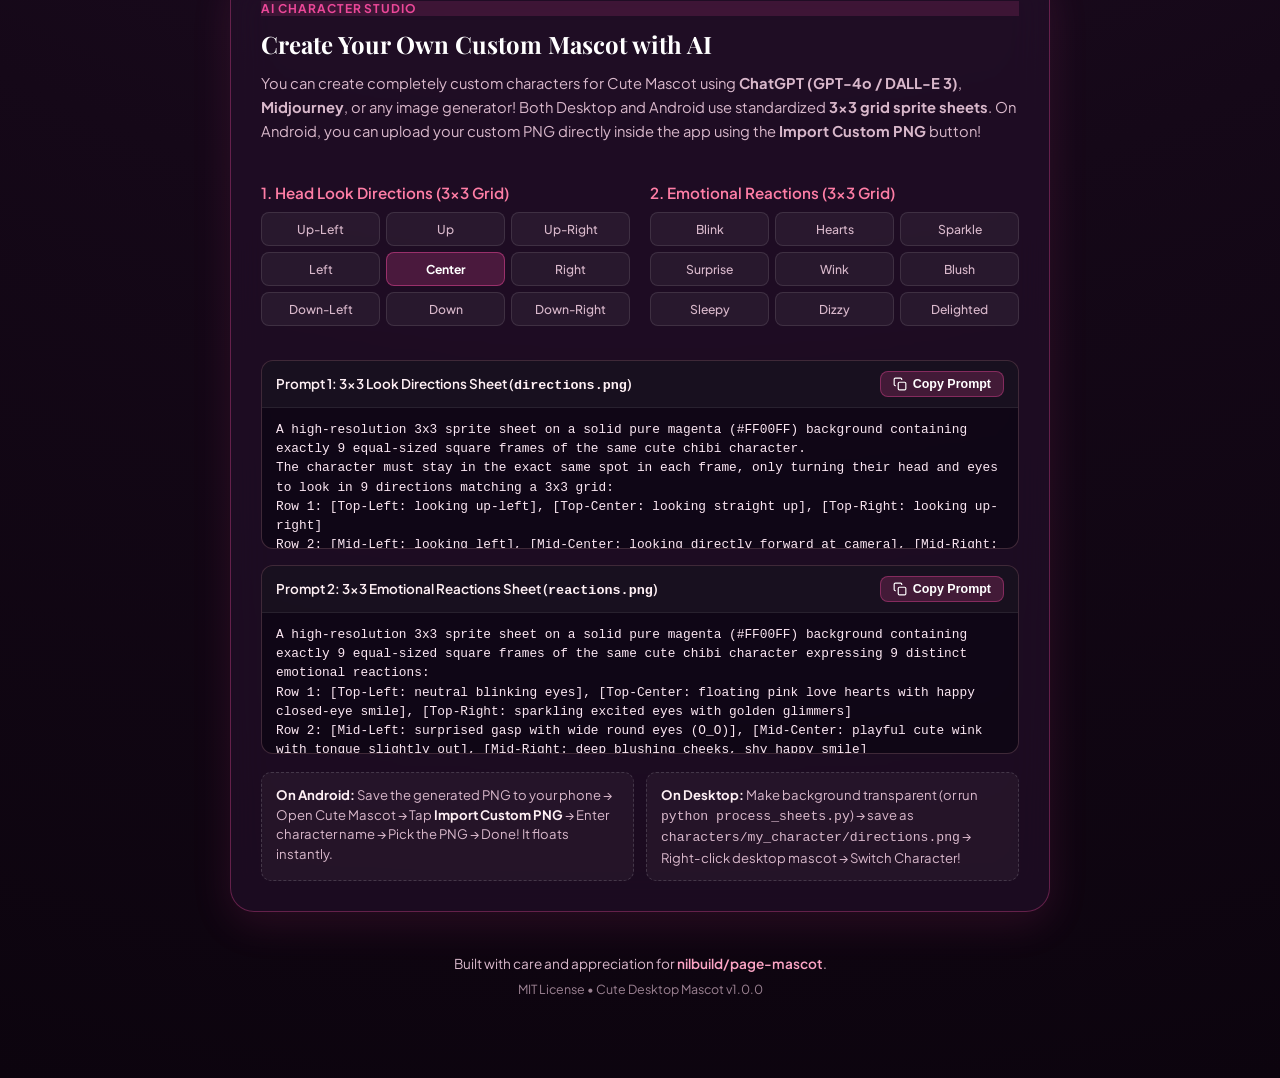
==== commit 4ed1fee2: "feat(v1.4): AI Prompt Studio, Custom Mascot Import, Alarm System, Privacy Hardening Android: - Add i" ====
--- a/web/index.html
+++ b/web/index.html
@@ -185,11 +185,92 @@
         </div>
 
         <div class="guide-box" id="installGuideBox" style="display: none; margin-top: 16px; padding: 14px; background: rgba(0,0,0,0.35); border: 1px solid rgba(255,215,0,0.25); border-radius: 12px; font-size: 0.84rem; line-height: 1.55;">
-          <strong style="color: #ffd700;">Android Sideload Instructions:</strong><br>
+          <strong style="color: #ffd700;">Android Sideload &amp; Permissions Guide (Android 8.0 &ndash; 16):</strong><br>
           1. Tap <em>Install anyway</em> if Play Protect prompts.<br>
-          2. Open Cute Mascot &rarr; tap <em>1. Open App Info</em>.<br>
-          3. Tap 3 dots (⋮) in top-right &rarr; <em>Allow restricted settings</em>.<br>
-          4. Return &amp; tap <em>2. Enable Display Over Apps</em> &rarr; Done!
+          2. Open Cute Mascot &rarr; tap <em>Step 1: Open App Info</em>.<br>
+          3. Tap the 3 dots (&#8942;) in top-right corner &rarr; tap <em>Allow restricted settings</em>.<br>
+          4. Return to app &rarr; tap <em>Step 2: Display Over Other Apps</em> &rarr; toggle ON.<br>
+          5. Tap <em>Step 3: Alarms &amp; Reminders</em> &rarr; toggle ON (for health voice reminders).<br>
+          6. Tap <em>Show mascot</em> &rarr; your companion floats on your home screen &amp; all apps!
+        </div>
+      </div>
+
+      <!-- AI Mascot Studio Card -->
+      <div class="glass-card ai-studio-card" style="grid-column: 1 / -1;">
+        <div class="card-badge" style="background: rgba(236, 72, 153, 0.15); color: #ec4899; border-color: rgba(236, 72, 153, 0.3);">AI Character Studio</div>
+        <h2>Create Your Own Custom Mascot with AI</h2>
+        <p>
+          You can create completely custom characters for Cute Mascot using <strong>ChatGPT (GPT-4o / DALL-E 3)</strong>, <strong>Midjourney</strong>, or any image generator!
+          Both Desktop and Android use standardized <strong>3&times;3 grid sprite sheets</strong>. On Android, you can upload your custom PNG directly inside the app using the <strong>Import Custom PNG</strong> button!
+        </p>
+
+        <!-- Grid Layout Visualization -->
+        <div class="grid-spec-row">
+          <div class="spec-col">
+            <h3>1. Head Look Directions (3&times;3 Grid)</h3>
+            <div class="mini-grid">
+              <div class="mini-cell">Up-Left</div><div class="mini-cell">Up</div><div class="mini-cell">Up-Right</div>
+              <div class="mini-cell">Left</div><div class="mini-cell active-cell">Center</div><div class="mini-cell">Right</div>
+              <div class="mini-cell">Down-Left</div><div class="mini-cell">Down</div><div class="mini-cell">Down-Right</div>
+            </div>
+          </div>
+          <div class="spec-col">
+            <h3>2. Emotional Reactions (3&times;3 Grid)</h3>
+            <div class="mini-grid">
+              <div class="mini-cell">Blink</div><div class="mini-cell">Hearts</div><div class="mini-cell">Sparkle</div>
+              <div class="mini-cell">Surprise</div><div class="mini-cell">Wink</div><div class="mini-cell">Blush</div>
+              <div class="mini-cell">Sleepy</div><div class="mini-cell">Dizzy</div><div class="mini-cell">Delighted</div>
+            </div>
+          </div>
+        </div>
+
+        <!-- Copyable Prompts -->
+        <div class="prompt-box-container">
+          <div class="prompt-block">
+            <div class="prompt-header">
+              <span>Prompt 1: 3&times;3 Look Directions Sheet (<code>directions.png</code>)</span>
+              <button type="button" class="copy-prompt-btn" data-target="promptDirections">
+                <svg viewBox="0 0 24 24" width="14" height="14" fill="none" stroke="currentColor" stroke-width="2">
+                  <rect x="9" y="9" width="13" height="13" rx="2" ry="2"></rect>
+                  <path d="M5 15H4a2 2 0 0 1-2-2V4a2 2 0 0 1 2-2h9a2 2 0 0 1 2 2v1"></path>
+                </svg>
+                <span>Copy Prompt</span>
+              </button>
+            </div>
+            <pre class="prompt-text" id="promptDirections">A high-resolution 3x3 sprite sheet on a solid pure magenta (#FF00FF) background containing exactly 9 equal-sized square frames of the same cute chibi character.
+The character must stay in the exact same spot in each frame, only turning their head and eyes to look in 9 directions matching a 3x3 grid:
+Row 1: [Top-Left: looking up-left], [Top-Center: looking straight up], [Top-Right: looking up-right]
+Row 2: [Mid-Left: looking left], [Mid-Center: looking directly forward at camera], [Mid-Right: looking right]
+Row 3: [Bottom-Left: looking down-left], [Bottom-Center: looking straight down], [Bottom-Right: looking down-right]
+Consistent character design across all 9 panels: cute chibi anime style with clean outlines, vibrant colors, same clothes and hair, neatly aligned on a strict 3x3 grid with no overlapping frames and no text or borders.</pre>
+          </div>
+
+          <div class="prompt-block">
+            <div class="prompt-header">
+              <span>Prompt 2: 3&times;3 Emotional Reactions Sheet (<code>reactions.png</code>)</span>
+              <button type="button" class="copy-prompt-btn" data-target="promptReactions">
+                <svg viewBox="0 0 24 24" width="14" height="14" fill="none" stroke="currentColor" stroke-width="2">
+                  <rect x="9" y="9" width="13" height="13" rx="2" ry="2"></rect>
+                  <path d="M5 15H4a2 2 0 0 1-2-2V4a2 2 0 0 1 2-2h9a2 2 0 0 1 2 2v1"></path>
+                </svg>
+                <span>Copy Prompt</span>
+              </button>
+            </div>
+            <pre class="prompt-text" id="promptReactions">A high-resolution 3x3 sprite sheet on a solid pure magenta (#FF00FF) background containing exactly 9 equal-sized square frames of the same cute chibi character expressing 9 distinct emotional reactions:
+Row 1: [Top-Left: neutral blinking eyes], [Top-Center: floating pink love hearts with happy closed-eye smile], [Top-Right: sparkling excited eyes with golden glimmers]
+Row 2: [Mid-Left: surprised gasp with wide round eyes (O_O)], [Mid-Center: playful cute wink with tongue slightly out], [Mid-Right: deep blushing cheeks, shy happy smile]
+Row 3: [Bottom-Left: peaceful sleeping (Zzz float)], [Bottom-Center: dizzy cartoon spiral eyes (swirly)], [Bottom-Right: joyful radiant laugh / delighted wide grin]
+Consistent character design matching the same character, clean outlines, no borders between cells, perfectly aligned 3x3 grid, zero text.</pre>
+          </div>
+        </div>
+
+        <div class="import-instructions-bar">
+          <div class="instruction-item">
+            <strong>On Android:</strong> Save the generated PNG to your phone &rarr; Open Cute Mascot &rarr; Tap <strong>Import Custom PNG</strong> &rarr; Enter character name &rarr; Pick the PNG &rarr; Done! It floats instantly.
+          </div>
+          <div class="instruction-item">
+            <strong>On Desktop:</strong> Make background transparent (or run <code>python process_sheets.py</code>) &rarr; save as <code>characters/my_character/directions.png</code> &rarr; Right-click desktop mascot &rarr; Switch Character!
+          </div>
         </div>
       </div>
     </section>
--- a/web/style.css
+++ b/web/style.css
@@ -728,3 +728,146 @@
   box-shadow: 0 4px 14px var(--rose-glow);
 }
 
+/* AI Character Studio Styles */
+.ai-studio-card {
+  border: 1px solid rgba(236, 72, 153, 0.35);
+  box-shadow: 0 12px 40px rgba(236, 72, 153, 0.12);
+}
+
+.grid-spec-row {
+  display: grid;
+  grid-template-columns: 1fr 1fr;
+  gap: 20px;
+  margin: 20px 0;
+}
+
+@media (max-width: 680px) {
+  .grid-spec-row {
+    grid-template-columns: 1fr;
+  }
+}
+
+.spec-col h3 {
+  font-size: 0.95rem;
+  font-weight: 600;
+  color: var(--rose-primary);
+  margin-bottom: 10px;
+}
+
+.mini-grid {
+  display: grid;
+  grid-template-columns: repeat(3, 1fr);
+  gap: 6px;
+}
+
+.mini-cell {
+  background: rgba(255, 255, 255, 0.05);
+  border: 1px solid rgba(255, 255, 255, 0.1);
+  padding: 8px 4px;
+  border-radius: 8px;
+  text-align: center;
+  font-size: 0.76rem;
+  font-weight: 500;
+  color: var(--text-muted);
+}
+
+.mini-cell.active-cell {
+  background: rgba(236, 72, 153, 0.22);
+  border-color: rgba(236, 72, 153, 0.5);
+  color: #fff;
+  font-weight: 700;
+}
+
+.prompt-box-container {
+  display: flex;
+  flex-direction: column;
+  gap: 16px;
+  margin-top: 14px;
+}
+
+.prompt-block {
+  background: rgba(15, 6, 20, 0.85);
+  border: 1px solid rgba(255, 182, 193, 0.2);
+  border-radius: 12px;
+  overflow: hidden;
+}
+
+.prompt-header {
+  display: flex;
+  justify-content: space-between;
+  align-items: center;
+  padding: 10px 14px;
+  background: rgba(255, 255, 255, 0.04);
+  border-bottom: 1px solid rgba(255, 255, 255, 0.07);
+  font-size: 0.84rem;
+  font-weight: 600;
+  color: var(--text-main);
+}
+
+.copy-prompt-btn {
+  display: inline-flex;
+  align-items: center;
+  gap: 6px;
+  background: rgba(236, 72, 153, 0.2);
+  border: 1px solid rgba(236, 72, 153, 0.4);
+  color: #fff;
+  padding: 5px 12px;
+  border-radius: 8px;
+  font-size: 0.78rem;
+  font-weight: 600;
+  cursor: pointer;
+  transition: all 0.2s ease;
+}
+
+.copy-prompt-btn:hover {
+  background: rgba(236, 72, 153, 0.35);
+  border-color: var(--rose-primary);
+  transform: translateY(-1px);
+}
+
+.copy-prompt-btn.copied {
+  background: #10b981 !important;
+  border-color: #34d399 !important;
+  color: #ffffff !important;
+}
+
+.prompt-text {
+  padding: 12px 14px;
+  font-family: 'Consolas', 'Courier New', monospace;
+  font-size: 0.80rem;
+  line-height: 1.5;
+  color: #fce7f3;
+  white-space: pre-wrap;
+  word-break: break-word;
+  max-height: 140px;
+  overflow-y: auto;
+}
+
+.import-instructions-bar {
+  display: grid;
+  grid-template-columns: 1fr 1fr;
+  gap: 12px;
+  margin-top: 18px;
+}
+
+@media (max-width: 680px) {
+  .import-instructions-bar {
+    grid-template-columns: 1fr;
+  }
+}
+
+.instruction-item {
+  background: rgba(255, 255, 255, 0.04);
+  border: 1px dashed rgba(255, 255, 255, 0.15);
+  border-radius: 10px;
+  padding: 12px 14px;
+  font-size: 0.82rem;
+  line-height: 1.5;
+  color: var(--text-muted);
+}
+
+.instruction-item strong {
+  color: var(--text-main);
+}
+
+
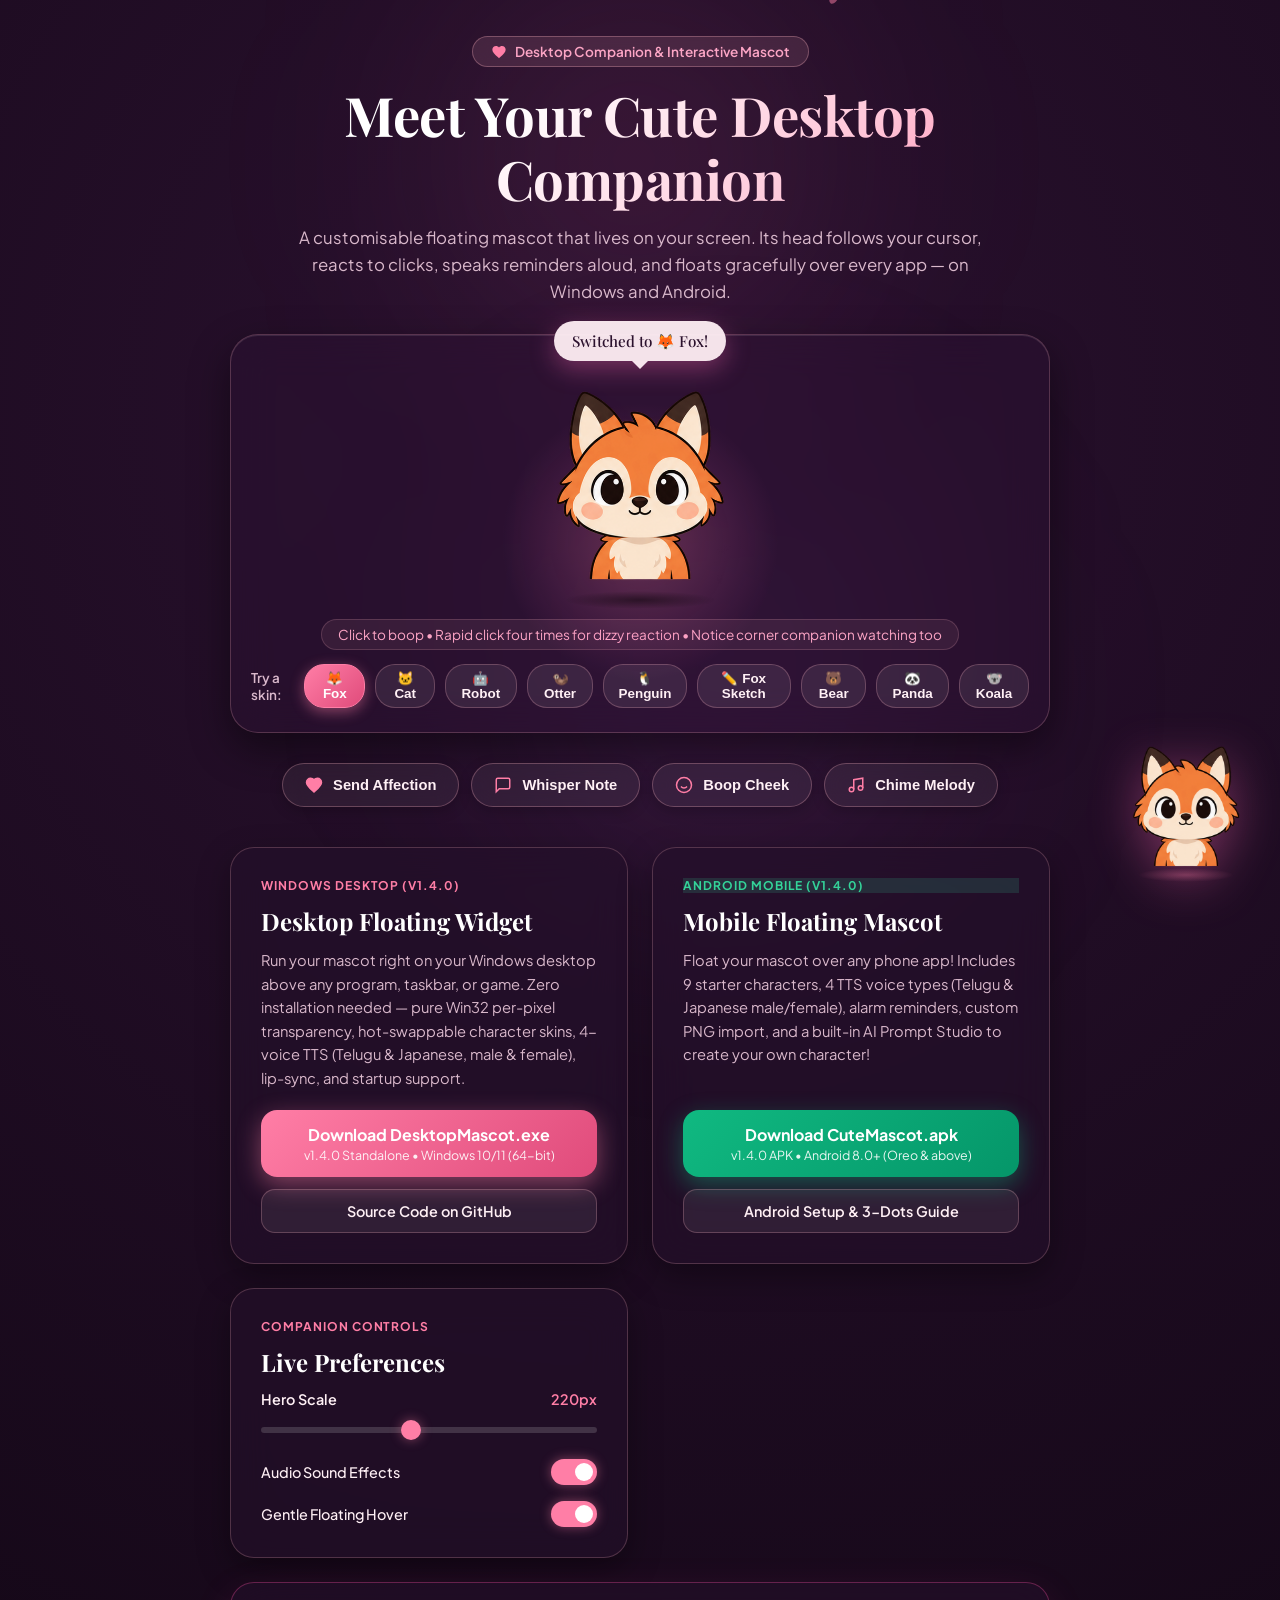
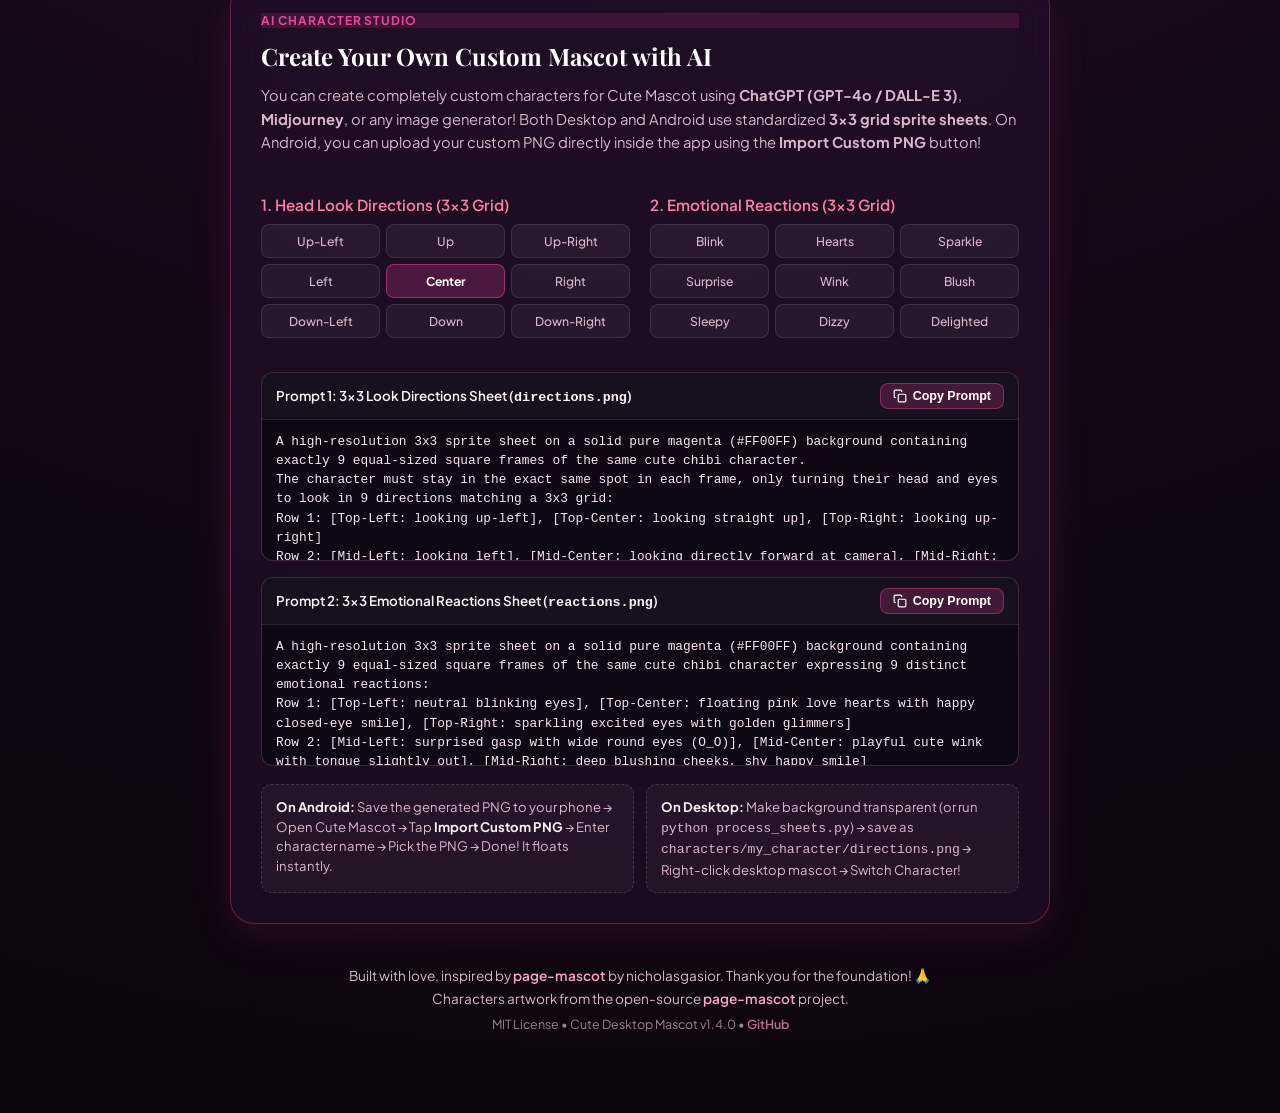
==== commit 69bb235c: "feat(web): public site update for v1.4.0 release - Replace hero and corner mascot sprites with open " ====
--- a/web/index.html
+++ b/web/index.html
@@ -23,8 +23,8 @@
       <div class="whisper-tail"></div>
     </div>
     <div id="cornerSquash" class="corner-squash">
-      <div id="cornerDirLayer" class="mascot-sprite" style="background-image: url('../assets/mascot-directions.png');"></div>
-      <div id="cornerReactLayer" class="mascot-sprite" style="background-image: url('../assets/mascot-reactions.png'); opacity: 0;"></div>
+      <div id="cornerDirLayer" class="mascot-sprite" style="background-image: url('assets/characters/fox/directions.png');"></div>
+      <div id="cornerReactLayer" class="mascot-sprite" style="background-image: url('assets/characters/fox/reactions.png'); opacity: 0;"></div>
     </div>
     <div class="corner-halo"></div>
   </div>
@@ -39,10 +39,10 @@
         </svg>
         <span>Desktop Companion &amp; Interactive Mascot</span>
       </div>
-      <h1 class="romance-title">Meet Your Gentle Desktop Companion</h1>
+      <h1 class="romance-title">Meet Your Cute Desktop Companion</h1>
       <p class="romance-subtitle">
-        A custom chibi mascot designed to keep you company. 
-        Her head follows your cursor across screens, reacts to clicks, and floats gracefully on your desktop.
+        A customisable floating mascot that lives on your screen. 
+        Its head follows your cursor, reacts to clicks, speaks reminders aloud, and floats gracefully over every app — on Windows and Android.
       </p>
     </header>
 
@@ -58,8 +58,8 @@
         </div>
 
         <div id="mascotSquash" class="mascot-squash">
-          <div id="directionsLayer" class="mascot-layer" style="background-image: url('../assets/mascot-directions.png');"></div>
-          <div id="reactionsLayer" class="mascot-layer" style="background-image: url('../assets/mascot-reactions.png'); opacity: 0;"></div>
+          <div id="directionsLayer" class="mascot-layer" style="background-image: url('assets/characters/fox/directions.png');"></div>
+          <div id="reactionsLayer" class="mascot-layer" style="background-image: url('assets/characters/fox/reactions.png'); opacity: 0;"></div>
         </div>
         <div class="mascot-shadow"></div>
       </div>
@@ -68,14 +68,18 @@
         <span>Click to boop &bull; Rapid click four times for dizzy reaction &bull; Notice corner companion watching too</span>
       </div>
 
-      <!-- Live Style Skin Switcher -->
+      <!-- Live Style Skin Switcher (open page-mascot characters) -->
       <div class="skin-switcher-bar">
-        <span class="skin-label">Style Skin:</span>
-        <button type="button" class="skin-chip active" id="skinChibiBtn" data-skin="chibi">Chibi Girl (Restored Style)</button>
-        <button type="button" class="skin-chip" id="skinMascotBtn" data-skin="mascot">Fox Mascot (Classic)</button>
-        <button type="button" class="skin-chip" id="skinGuyBtn" data-skin="guy">Companion Guy (Curly &amp; Glasses)</button>
-        <button type="button" class="skin-chip" id="skinPixelBtn" data-skin="pixel">Pixel Art Priya (Retro 16-Bit)</button>
-        <button type="button" class="skin-chip" id="skinInkBtn" data-skin="ink">Ink Manga Priya (Sketch Style)</button>
+        <span class="skin-label">Try a skin:</span>
+        <button type="button" class="skin-chip active" id="skinFoxBtn"        data-skin="fox">🦊 Fox</button>
+        <button type="button" class="skin-chip"        id="skinCatBtn"        data-skin="cat">🐱 Cat</button>
+        <button type="button" class="skin-chip"        id="skinRobotBtn"      data-skin="robot">🤖 Robot</button>
+        <button type="button" class="skin-chip"        id="skinOtterBtn"      data-skin="otter">🦦 Otter</button>
+        <button type="button" class="skin-chip"        id="skinPenguinBtn"    data-skin="penguin">🐧 Penguin</button>
+        <button type="button" class="skin-chip"        id="skinFoxSketchBtn"  data-skin="fox-sketch">✏️ Fox Sketch</button>
+        <button type="button" class="skin-chip"        id="skinBearBtn"       data-skin="bear">🐻 Bear</button>
+        <button type="button" class="skin-chip"        id="skinPandaBtn"      data-skin="panda">🐼 Panda</button>
+        <button type="button" class="skin-chip"        id="skinKoalaBtn"      data-skin="koala">🐨 Koala</button>
       </div>
     </section>
 
@@ -119,16 +123,17 @@
     <section class="info-grid">
       <!-- Windows Standalone App Card -->
       <div class="glass-card download-card">
-        <div class="card-badge">Windows Desktop (v1.3.0)</div>
+        <div class="card-badge">Windows Desktop (v1.4.0)</div>
         <h2>Desktop Floating Widget</h2>
         <p>
-          Run her right on your Windows desktop above any program, taskbar, or game. 
-          Zero installation needed, pure Win32 per-pixel transparency, hot-swappable sheets, Japanese anime &amp; Godavari Telugu talking reminders, lip-sync, and startup support.
+          Run your mascot right on your Windows desktop above any program, taskbar, or game.
+          Zero installation needed — pure Win32 per-pixel transparency, hot-swappable character skins, 
+          4-voice TTS (Telugu &amp; Japanese, male &amp; female), lip-sync, and startup support.
         </p>
         <div class="cta-row">
-          <a href="https://github.com/r2dapps/cute-mascot/releases/download/v1.3.0/DesktopMascot.exe" download class="download-btn">
+          <a href="https://github.com/r2dapps/cute-mascot/releases/download/v1.4.0/DesktopMascot.exe" download class="download-btn">
             <span>Download DesktopMascot.exe</span>
-            <small>v1.3.0 Standalone &bull; Windows 10/11 (64-bit)</small>
+            <small>v1.4.0 Standalone &bull; Windows 10/11 (64-bit)</small>
           </a>
           <a href="https://github.com/r2dapps/cute-mascot" target="_blank" class="secondary-btn">
             <span>Source Code on GitHub</span>
@@ -138,15 +143,16 @@
 
       <!-- Android Mobile App Card -->
       <div class="glass-card download-card">
-        <div class="card-badge" style="background: rgba(52, 211, 153, 0.15); color: #34d399; border-color: rgba(52, 211, 153, 0.3);">Android Mobile (v1.3.0)</div>
+        <div class="card-badge" style="background: rgba(52, 211, 153, 0.15); color: #34d399; border-color: rgba(52, 211, 153, 0.3);">Android Mobile (v1.4.0)</div>
         <h2>Mobile Floating Mascot</h2>
         <p>
-          Float your mascot over any phone app! Features full screen touch tracking (like this website), talking periodic health reminders, customized size, audio engine, and live style skins.
+          Float your mascot over any phone app! Includes 9 starter characters, 4 TTS voice types (Telugu &amp; Japanese male/female), 
+          alarm reminders, custom PNG import, and a built-in AI Prompt Studio to create your own character!
         </p>
         <div class="cta-row">
-          <a href="https://github.com/r2dapps/cute-mascot/releases/download/v1.3.0/CuteMascot.apk" download class="download-btn" style="background: linear-gradient(135deg, #10b981 0%, #059669 100%); box-shadow: 0 8px 24px rgba(16, 185, 129, 0.4);">
+          <a href="https://github.com/r2dapps/cute-mascot/releases/download/v1.4.0/CuteMascot.apk" download class="download-btn" style="background: linear-gradient(135deg, #10b981 0%, #059669 100%); box-shadow: 0 8px 24px rgba(16, 185, 129, 0.4);">
             <span>Download CuteMascot.apk</span>
-            <small>v1.3.0 APK &bull; Android 8.0 to 14+ Ready</small>
+            <small>v1.4.0 APK &bull; Android 8.0+ (Oreo &amp; above)</small>
           </a>
           <a href="javascript:void(0)" class="secondary-btn" id="btnToggleGuide">
             <span>Android Setup &amp; 3-Dots Guide</span>
@@ -278,9 +284,10 @@
     <!-- Footer -->
     <footer class="romantic-footer">
       <p>
-        Built with care and appreciation for <a href="https://github.com/nilbuild/page-mascot" target="_blank">nilbuild/page-mascot</a>.
+        Built with love, inspired by <a href="https://github.com/nicholasgasior/page-mascot" target="_blank">page-mascot</a> by nicholasgasior. Thank you for the foundation! 🙏
       </p>
-      <p class="copyright">MIT License &bull; Cute Desktop Mascot v1.0.0</p>
+      <p>Characters artwork from the open-source <a href="https://github.com/nicholasgasior/page-mascot" target="_blank">page-mascot</a> project.</p>
+      <p class="copyright">MIT License &bull; Cute Desktop Mascot v1.4.0 &bull; <a href="https://github.com/r2dapps/cute-mascot" target="_blank">GitHub</a></p>
     </footer>
   </main>
 
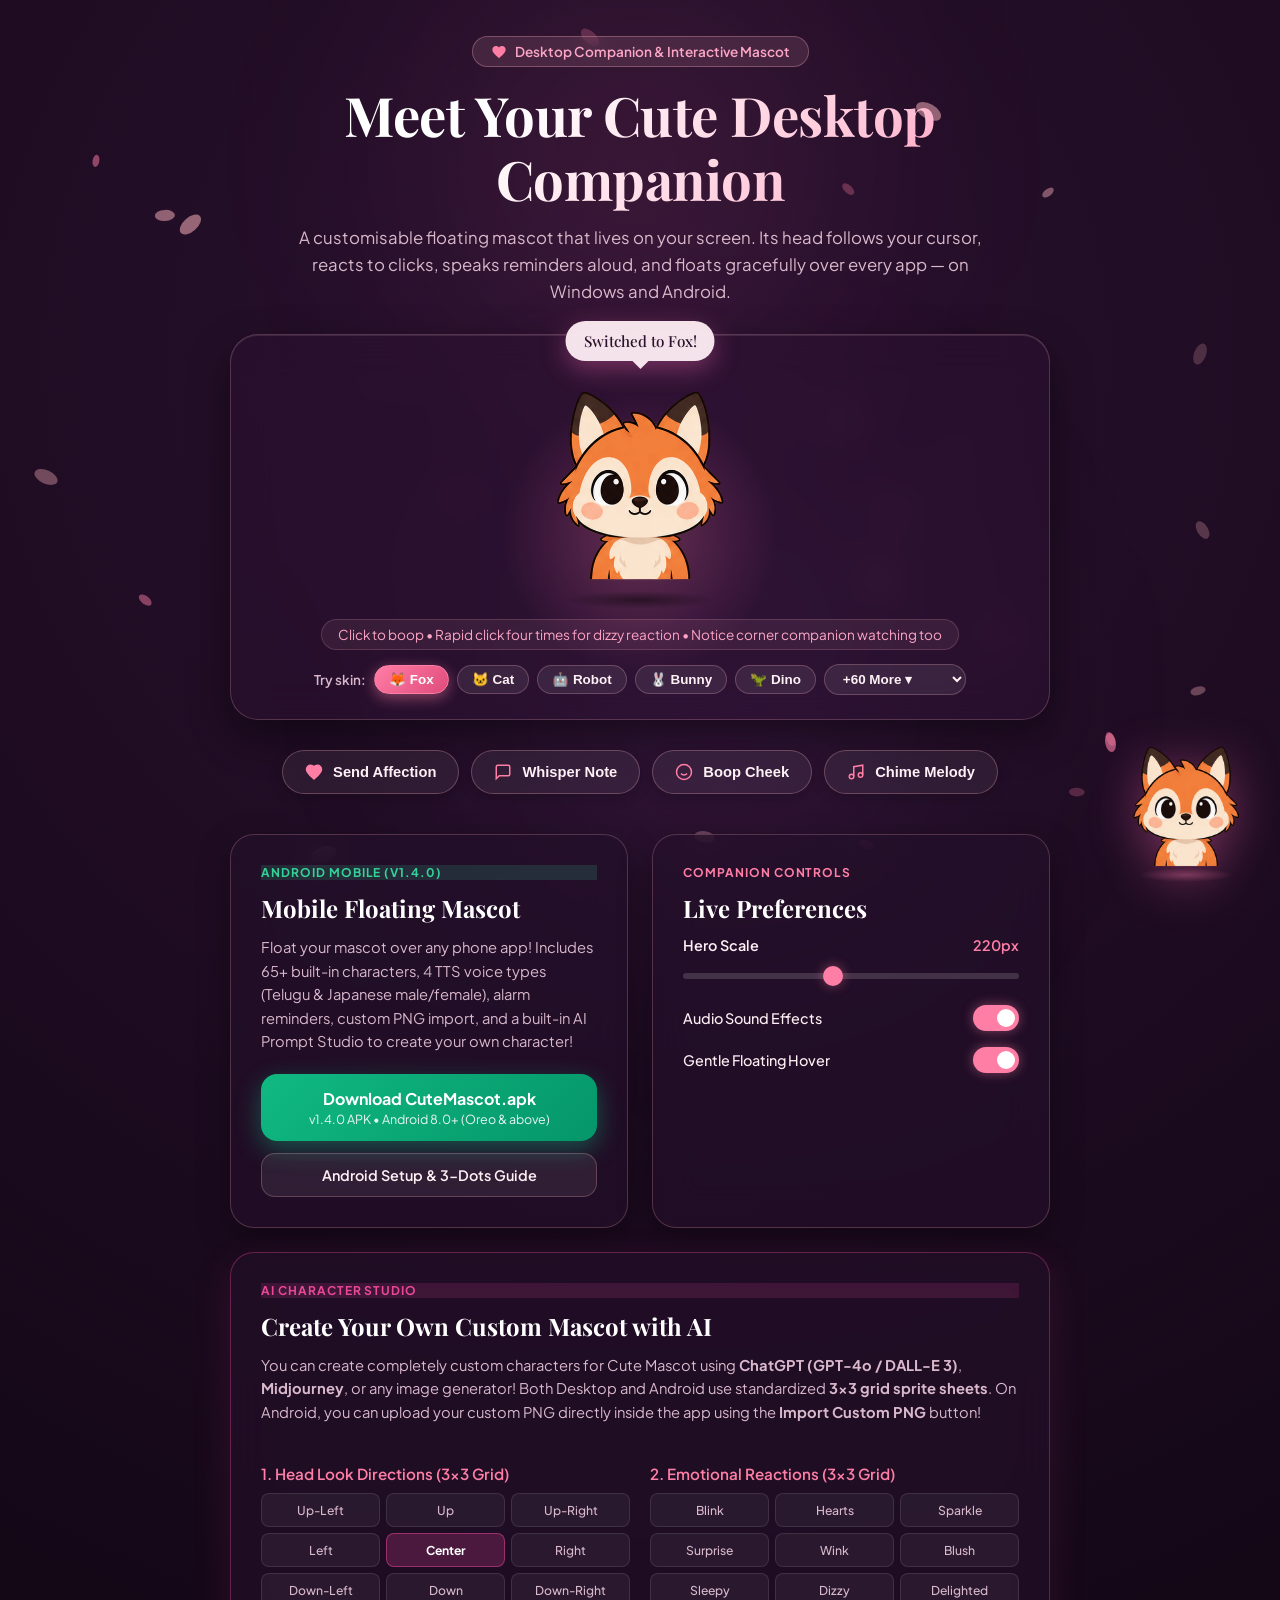
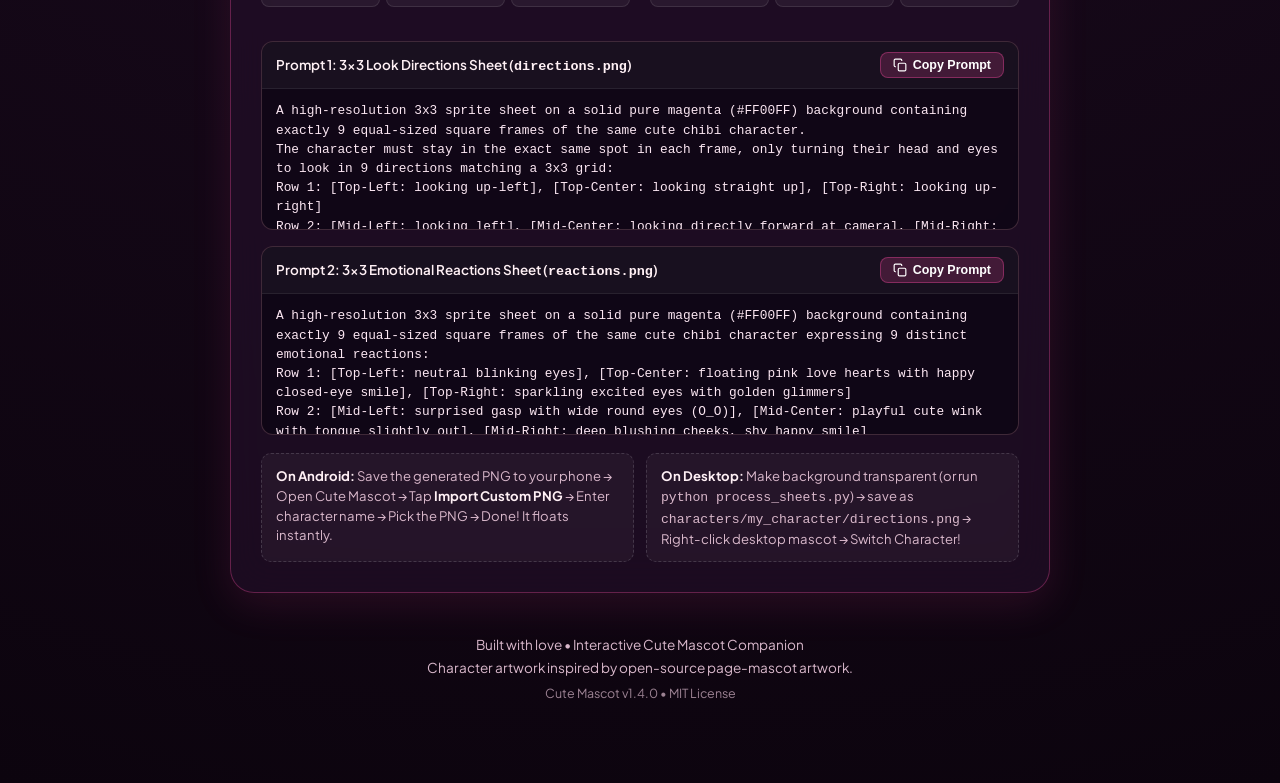
==== commit 27792885: "feat: v1.4.0 release - 65 open characters, AI Prompt Studio, 4 TTS voices, phoneme privacy isolation" ====
--- a/web/index.html
+++ b/web/index.html
@@ -68,18 +68,17 @@
         <span>Click to boop &bull; Rapid click four times for dizzy reaction &bull; Notice corner companion watching too</span>
       </div>
 
-      <!-- Live Style Skin Switcher (open page-mascot characters) -->
+      <!-- Live Style Skin Switcher (5 favorites + 60 more) -->
       <div class="skin-switcher-bar">
-        <span class="skin-label">Try a skin:</span>
-        <button type="button" class="skin-chip active" id="skinFoxBtn"        data-skin="fox">🦊 Fox</button>
-        <button type="button" class="skin-chip"        id="skinCatBtn"        data-skin="cat">🐱 Cat</button>
-        <button type="button" class="skin-chip"        id="skinRobotBtn"      data-skin="robot">🤖 Robot</button>
-        <button type="button" class="skin-chip"        id="skinOtterBtn"      data-skin="otter">🦦 Otter</button>
-        <button type="button" class="skin-chip"        id="skinPenguinBtn"    data-skin="penguin">🐧 Penguin</button>
-        <button type="button" class="skin-chip"        id="skinFoxSketchBtn"  data-skin="fox-sketch">✏️ Fox Sketch</button>
-        <button type="button" class="skin-chip"        id="skinBearBtn"       data-skin="bear">🐻 Bear</button>
-        <button type="button" class="skin-chip"        id="skinPandaBtn"      data-skin="panda">🐼 Panda</button>
-        <button type="button" class="skin-chip"        id="skinKoalaBtn"      data-skin="koala">🐨 Koala</button>
+        <span class="skin-label">Try skin:</span>
+        <button type="button" class="skin-chip active" data-skin="fox">🦊 Fox</button>
+        <button type="button" class="skin-chip" data-skin="cat">🐱 Cat</button>
+        <button type="button" class="skin-chip" data-skin="robot">🤖 Robot</button>
+        <button type="button" class="skin-chip" data-skin="bunny">🐰 Bunny</button>
+        <button type="button" class="skin-chip" data-skin="dino">🦖 Dino</button>
+        <select id="allSkinsSelect" class="skin-select" title="Switch to any of 65+ characters">
+          <option value="" disabled selected>+60 More ▾</option>
+        </select>
       </div>
     </section>
 
@@ -121,32 +120,12 @@
 
     <!-- Info & Download Grid -->
     <section class="info-grid">
-      <!-- Windows Standalone App Card -->
-      <div class="glass-card download-card">
-        <div class="card-badge">Windows Desktop (v1.4.0)</div>
-        <h2>Desktop Floating Widget</h2>
-        <p>
-          Run your mascot right on your Windows desktop above any program, taskbar, or game.
-          Zero installation needed — pure Win32 per-pixel transparency, hot-swappable character skins, 
-          4-voice TTS (Telugu &amp; Japanese, male &amp; female), lip-sync, and startup support.
-        </p>
-        <div class="cta-row">
-          <a href="https://github.com/r2dapps/cute-mascot/releases/download/v1.4.0/DesktopMascot.exe" download class="download-btn">
-            <span>Download DesktopMascot.exe</span>
-            <small>v1.4.0 Standalone &bull; Windows 10/11 (64-bit)</small>
-          </a>
-          <a href="https://github.com/r2dapps/cute-mascot" target="_blank" class="secondary-btn">
-            <span>Source Code on GitHub</span>
-          </a>
-        </div>
-      </div>
-
       <!-- Android Mobile App Card -->
       <div class="glass-card download-card">
         <div class="card-badge" style="background: rgba(52, 211, 153, 0.15); color: #34d399; border-color: rgba(52, 211, 153, 0.3);">Android Mobile (v1.4.0)</div>
         <h2>Mobile Floating Mascot</h2>
         <p>
-          Float your mascot over any phone app! Includes 9 starter characters, 4 TTS voice types (Telugu &amp; Japanese male/female), 
+          Float your mascot over any phone app! Includes 65+ built-in characters, 4 TTS voice types (Telugu &amp; Japanese male/female), 
           alarm reminders, custom PNG import, and a built-in AI Prompt Studio to create your own character!
         </p>
         <div class="cta-row">
@@ -283,11 +262,9 @@
 
     <!-- Footer -->
     <footer class="romantic-footer">
-      <p>
-        Built with love, inspired by <a href="https://github.com/nicholasgasior/page-mascot" target="_blank">page-mascot</a> by nicholasgasior. Thank you for the foundation! 🙏
-      </p>
-      <p>Characters artwork from the open-source <a href="https://github.com/nicholasgasior/page-mascot" target="_blank">page-mascot</a> project.</p>
-      <p class="copyright">MIT License &bull; Cute Desktop Mascot v1.4.0 &bull; <a href="https://github.com/r2dapps/cute-mascot" target="_blank">GitHub</a></p>
+      <p>Built with love &bull; Interactive Cute Mascot Companion</p>
+      <p>Character artwork inspired by open-source page-mascot artwork.</p>
+      <p class="copyright">Cute Mascot v1.4.0 &bull; MIT License</p>
     </footer>
   </main>
 
--- a/web/style.css
+++ b/web/style.css
@@ -694,7 +694,8 @@
   display: flex;
   align-items: center;
   justify-content: center;
-  gap: 10px;
+  flex-wrap: wrap;
+  gap: 8px;
   margin-top: 14px;
 }
 
@@ -726,6 +727,29 @@
   border-color: #ff7ea6;
   color: #ffffff;
   box-shadow: 0 4px 14px var(--rose-glow);
+}
+
+.skin-select {
+  background: rgba(255, 255, 255, 0.08);
+  border: 1px solid rgba(255, 182, 193, 0.25);
+  color: var(--text-main);
+  padding: 6px 14px;
+  border-radius: 20px;
+  font-size: 0.84rem;
+  font-weight: 600;
+  cursor: pointer;
+  outline: none;
+  transition: all 0.2s ease;
+}
+
+.skin-select:hover, .skin-select:focus {
+  background: rgba(255, 255, 255, 0.16);
+  border-color: var(--rose-primary);
+}
+
+.skin-select option {
+  background: #1e1222;
+  color: #ffffff;
 }
 
 /* AI Character Studio Styles */
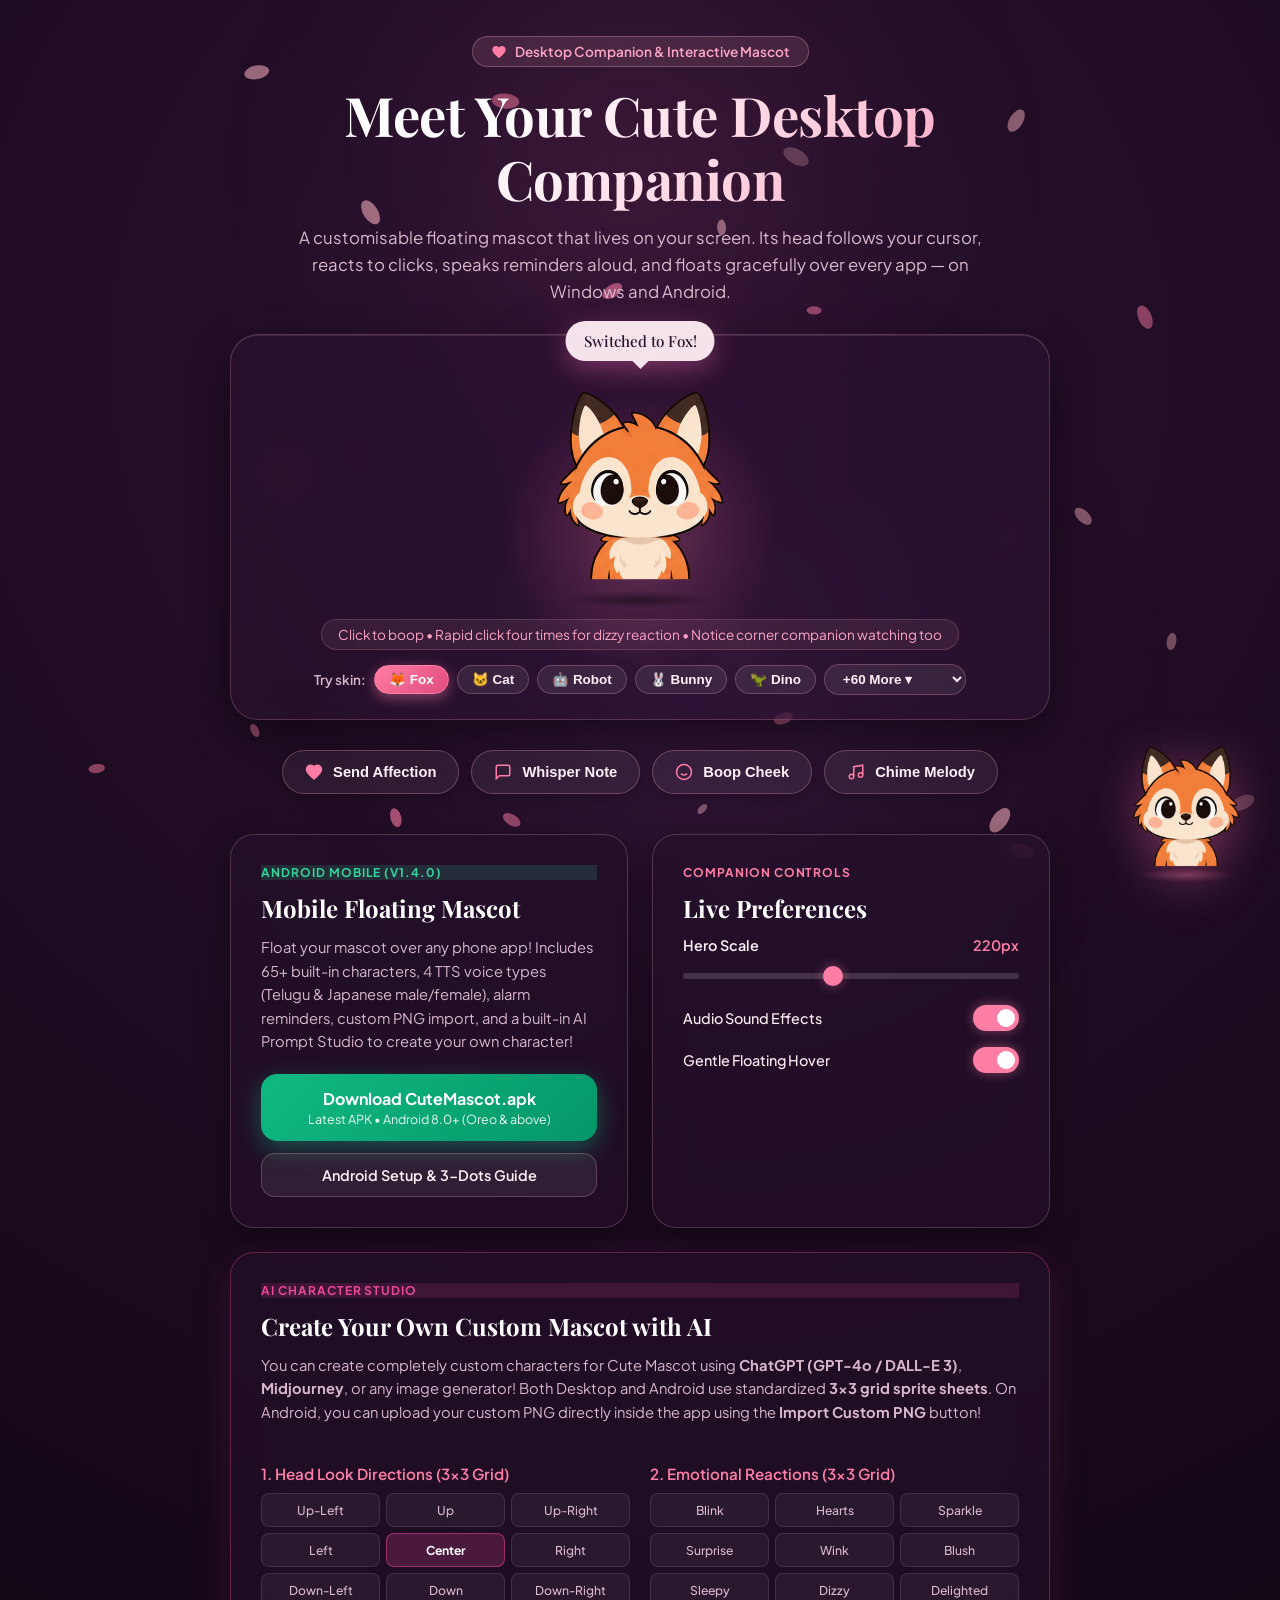
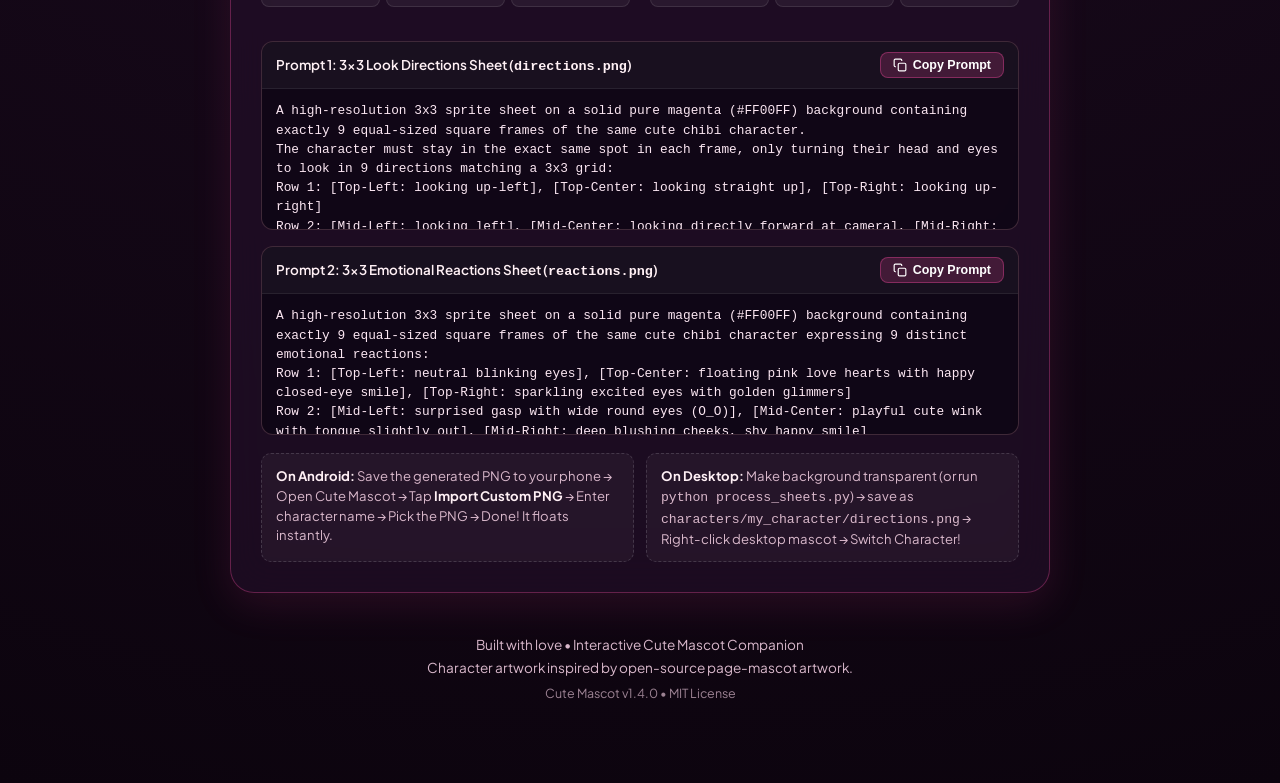
==== commit aefd9a9f: "fix(privacy): purge loose mascot sheets and remove Fox fallback label in character picker; use dynam" ====
--- a/web/index.html
+++ b/web/index.html
@@ -129,9 +129,9 @@
           alarm reminders, custom PNG import, and a built-in AI Prompt Studio to create your own character!
         </p>
         <div class="cta-row">
-          <a href="https://github.com/r2dapps/cute-mascot/releases/download/v1.4.0/CuteMascot.apk" download class="download-btn" style="background: linear-gradient(135deg, #10b981 0%, #059669 100%); box-shadow: 0 8px 24px rgba(16, 185, 129, 0.4);">
+          <a href="https://github.com/r2dapps/cute-mascot/releases/latest/download/CuteMascot.apk" download class="download-btn" style="background: linear-gradient(135deg, #10b981 0%, #059669 100%); box-shadow: 0 8px 24px rgba(16, 185, 129, 0.4);">
             <span>Download CuteMascot.apk</span>
-            <small>v1.4.0 APK &bull; Android 8.0+ (Oreo &amp; above)</small>
+            <small>Latest APK &bull; Android 8.0+ (Oreo &amp; above)</small>
           </a>
           <a href="javascript:void(0)" class="secondary-btn" id="btnToggleGuide">
             <span>Android Setup &amp; 3-Dots Guide</span>
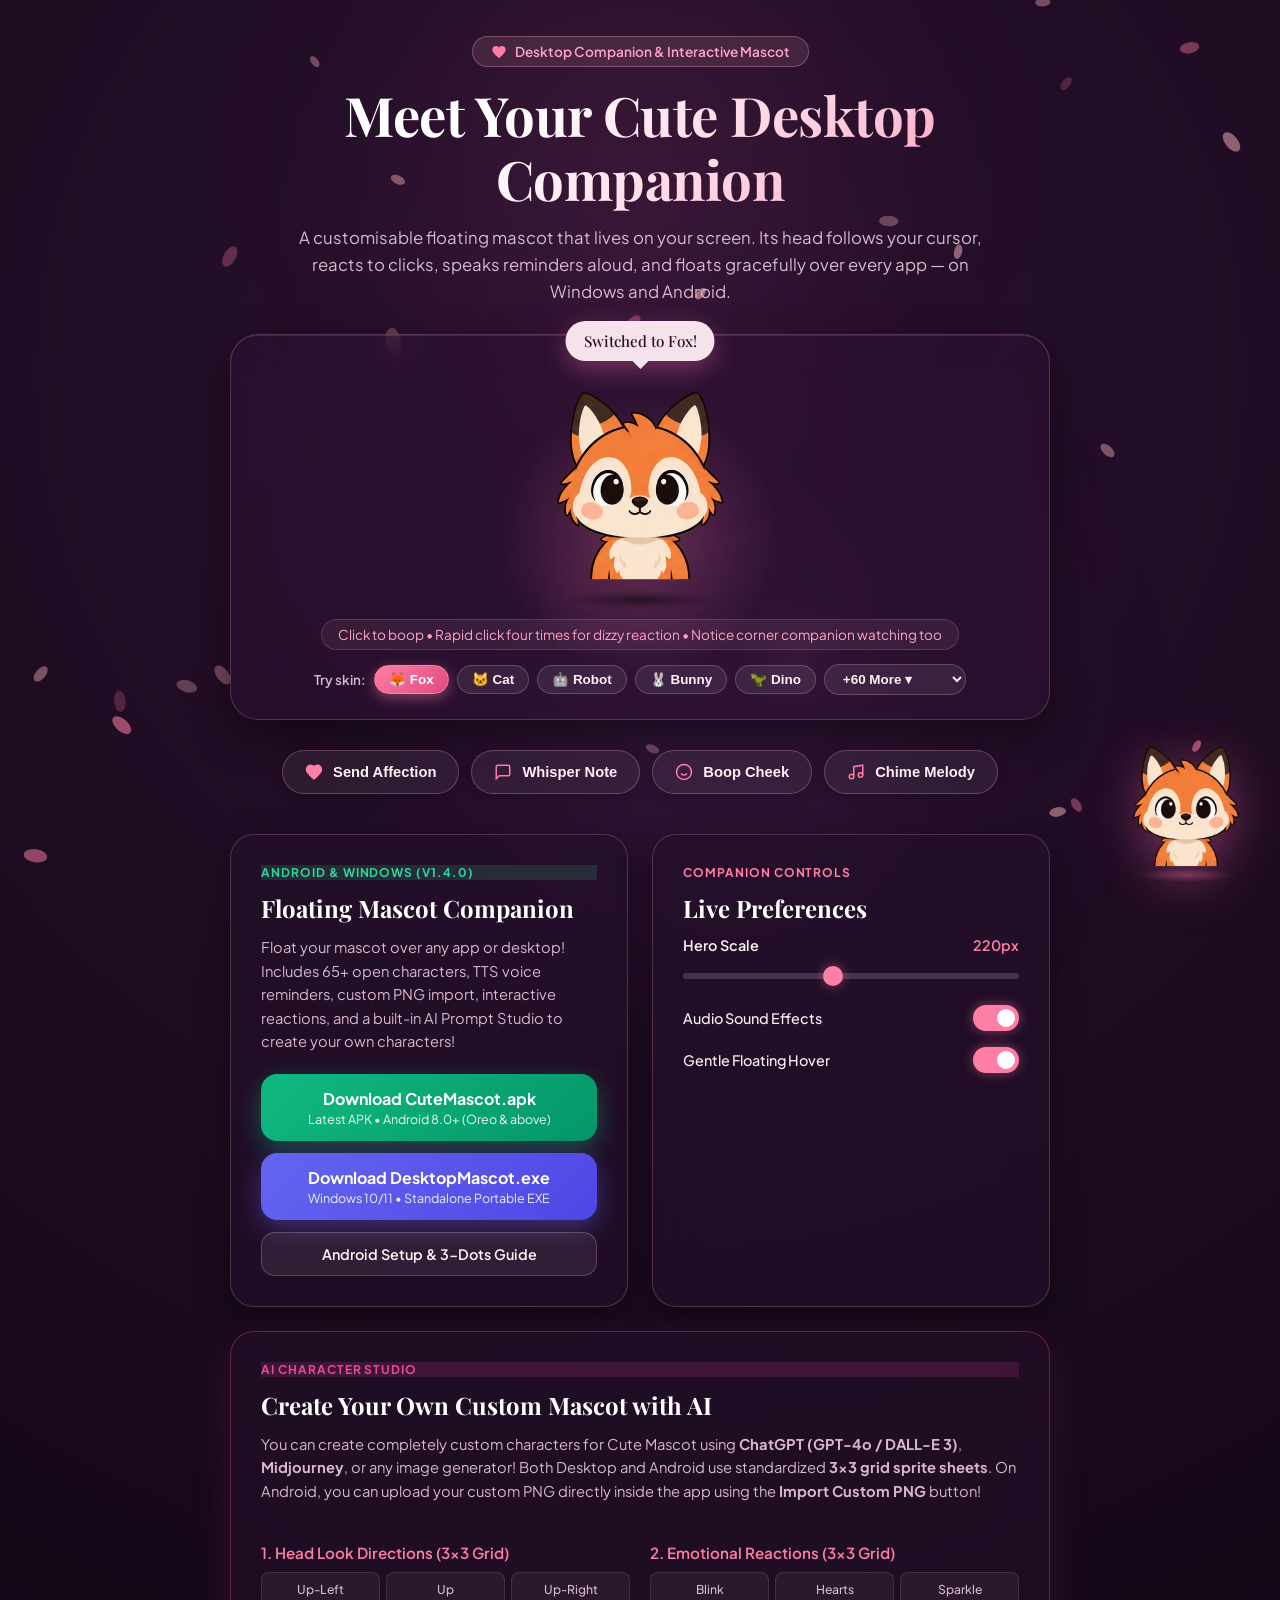
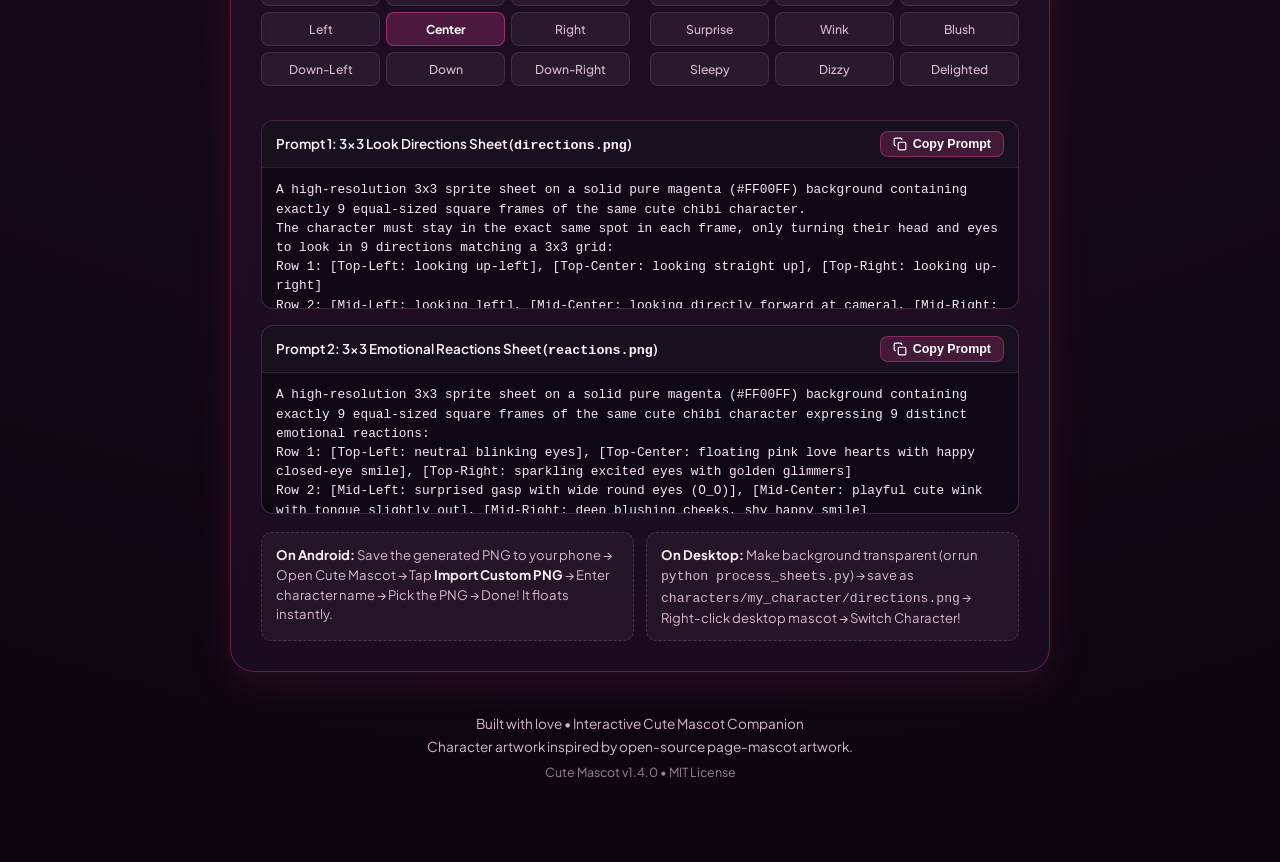
==== commit 4964ca0c: "feat(web, android, desktop): add Desktop EXE download to card, center-point clamping, drag trail par" ====
--- a/web/index.html
+++ b/web/index.html
@@ -120,18 +120,22 @@
 
     <!-- Info & Download Grid -->
     <section class="info-grid">
-      <!-- Android Mobile App Card -->
+      <!-- App Download Card -->
       <div class="glass-card download-card">
-        <div class="card-badge" style="background: rgba(52, 211, 153, 0.15); color: #34d399; border-color: rgba(52, 211, 153, 0.3);">Android Mobile (v1.4.0)</div>
-        <h2>Mobile Floating Mascot</h2>
+        <div class="card-badge" style="background: rgba(52, 211, 153, 0.15); color: #34d399; border-color: rgba(52, 211, 153, 0.3);">Android &amp; Windows (v1.4.0)</div>
+        <h2>Floating Mascot Companion</h2>
         <p>
-          Float your mascot over any phone app! Includes 65+ built-in characters, 4 TTS voice types (Telugu &amp; Japanese male/female), 
-          alarm reminders, custom PNG import, and a built-in AI Prompt Studio to create your own character!
+          Float your mascot over any app or desktop! Includes 65+ open characters, TTS voice reminders, 
+          custom PNG import, interactive reactions, and a built-in AI Prompt Studio to create your own characters!
         </p>
         <div class="cta-row">
           <a href="https://github.com/r2dapps/cute-mascot/releases/latest/download/CuteMascot.apk" download class="download-btn" style="background: linear-gradient(135deg, #10b981 0%, #059669 100%); box-shadow: 0 8px 24px rgba(16, 185, 129, 0.4);">
             <span>Download CuteMascot.apk</span>
             <small>Latest APK &bull; Android 8.0+ (Oreo &amp; above)</small>
+          </a>
+          <a href="https://github.com/r2dapps/cute-mascot/releases/latest/download/DesktopMascot.exe" download class="download-btn" style="background: linear-gradient(135deg, #6366f1 0%, #4f46e5 100%); box-shadow: 0 8px 24px rgba(99, 102, 241, 0.4);">
+            <span>Download DesktopMascot.exe</span>
+            <small>Windows 10/11 &bull; Standalone Portable EXE</small>
           </a>
           <a href="javascript:void(0)" class="secondary-btn" id="btnToggleGuide">
             <span>Android Setup &amp; 3-Dots Guide</span>
